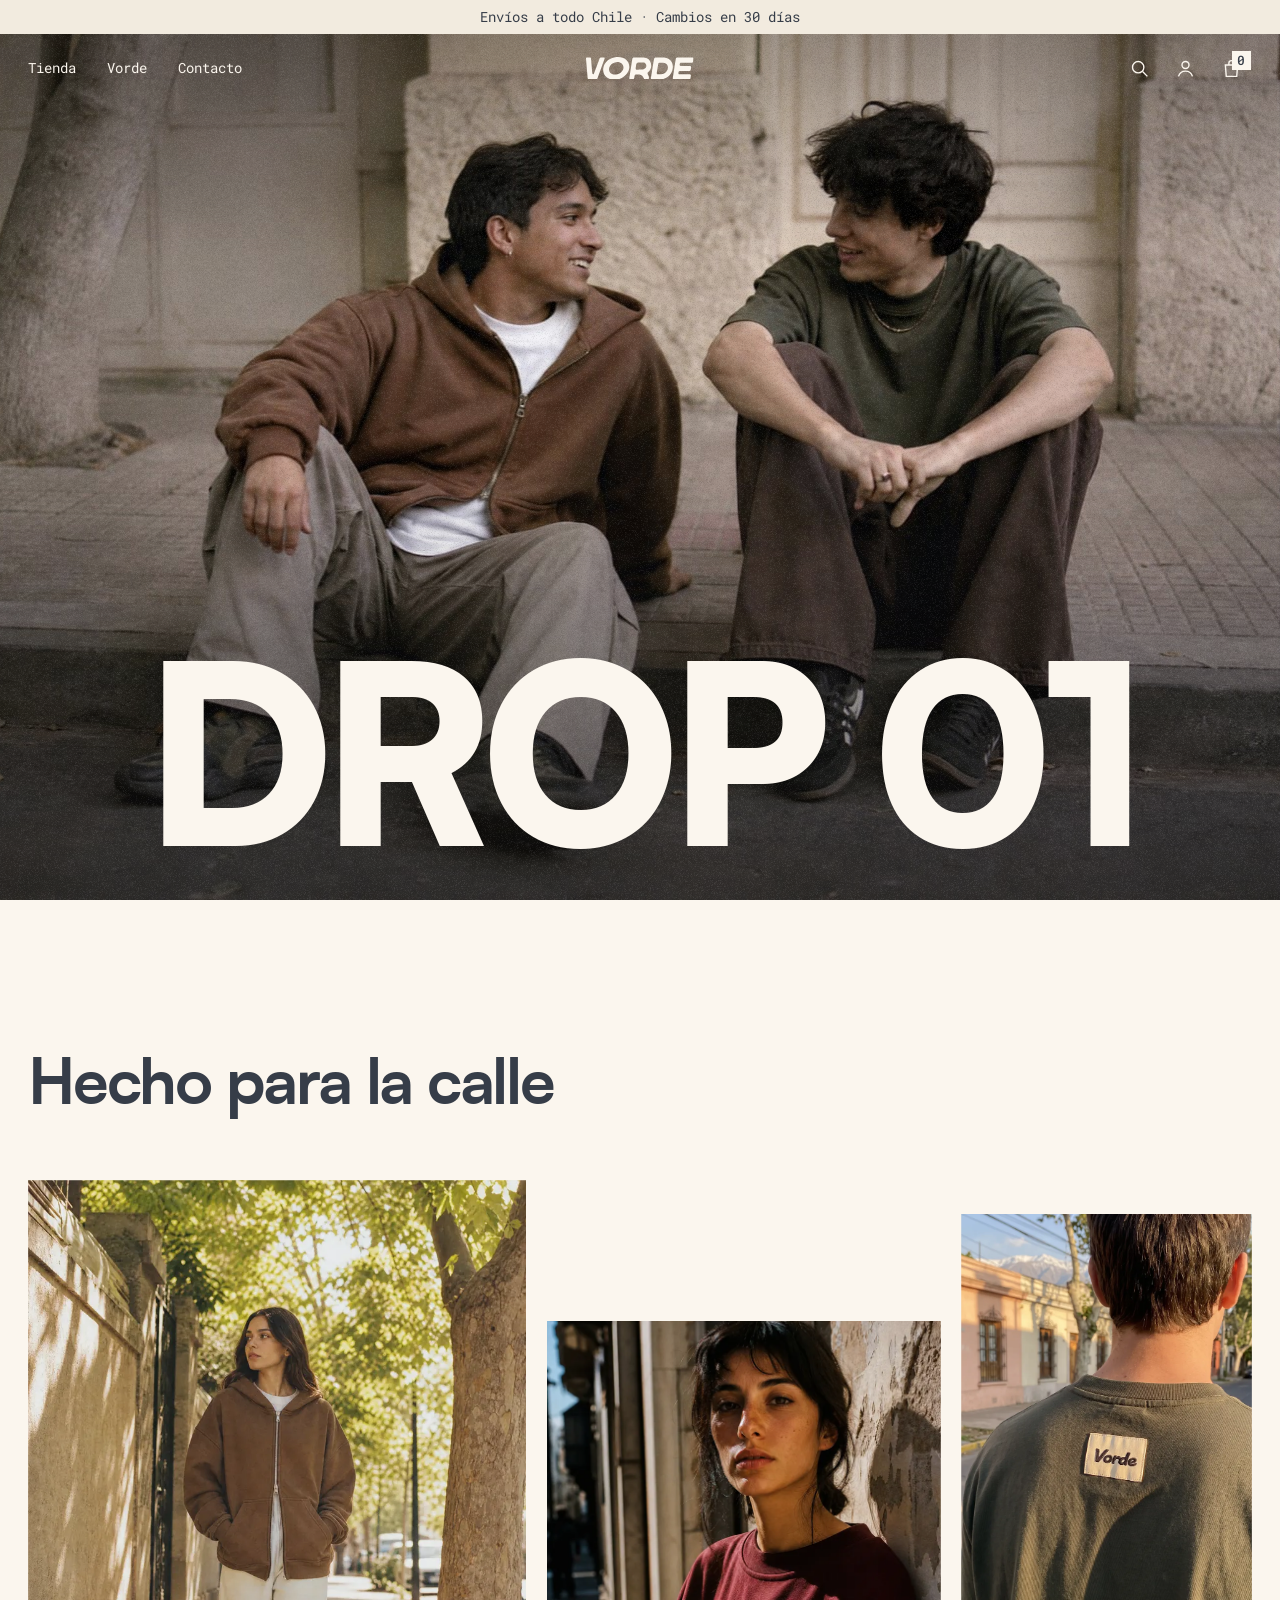
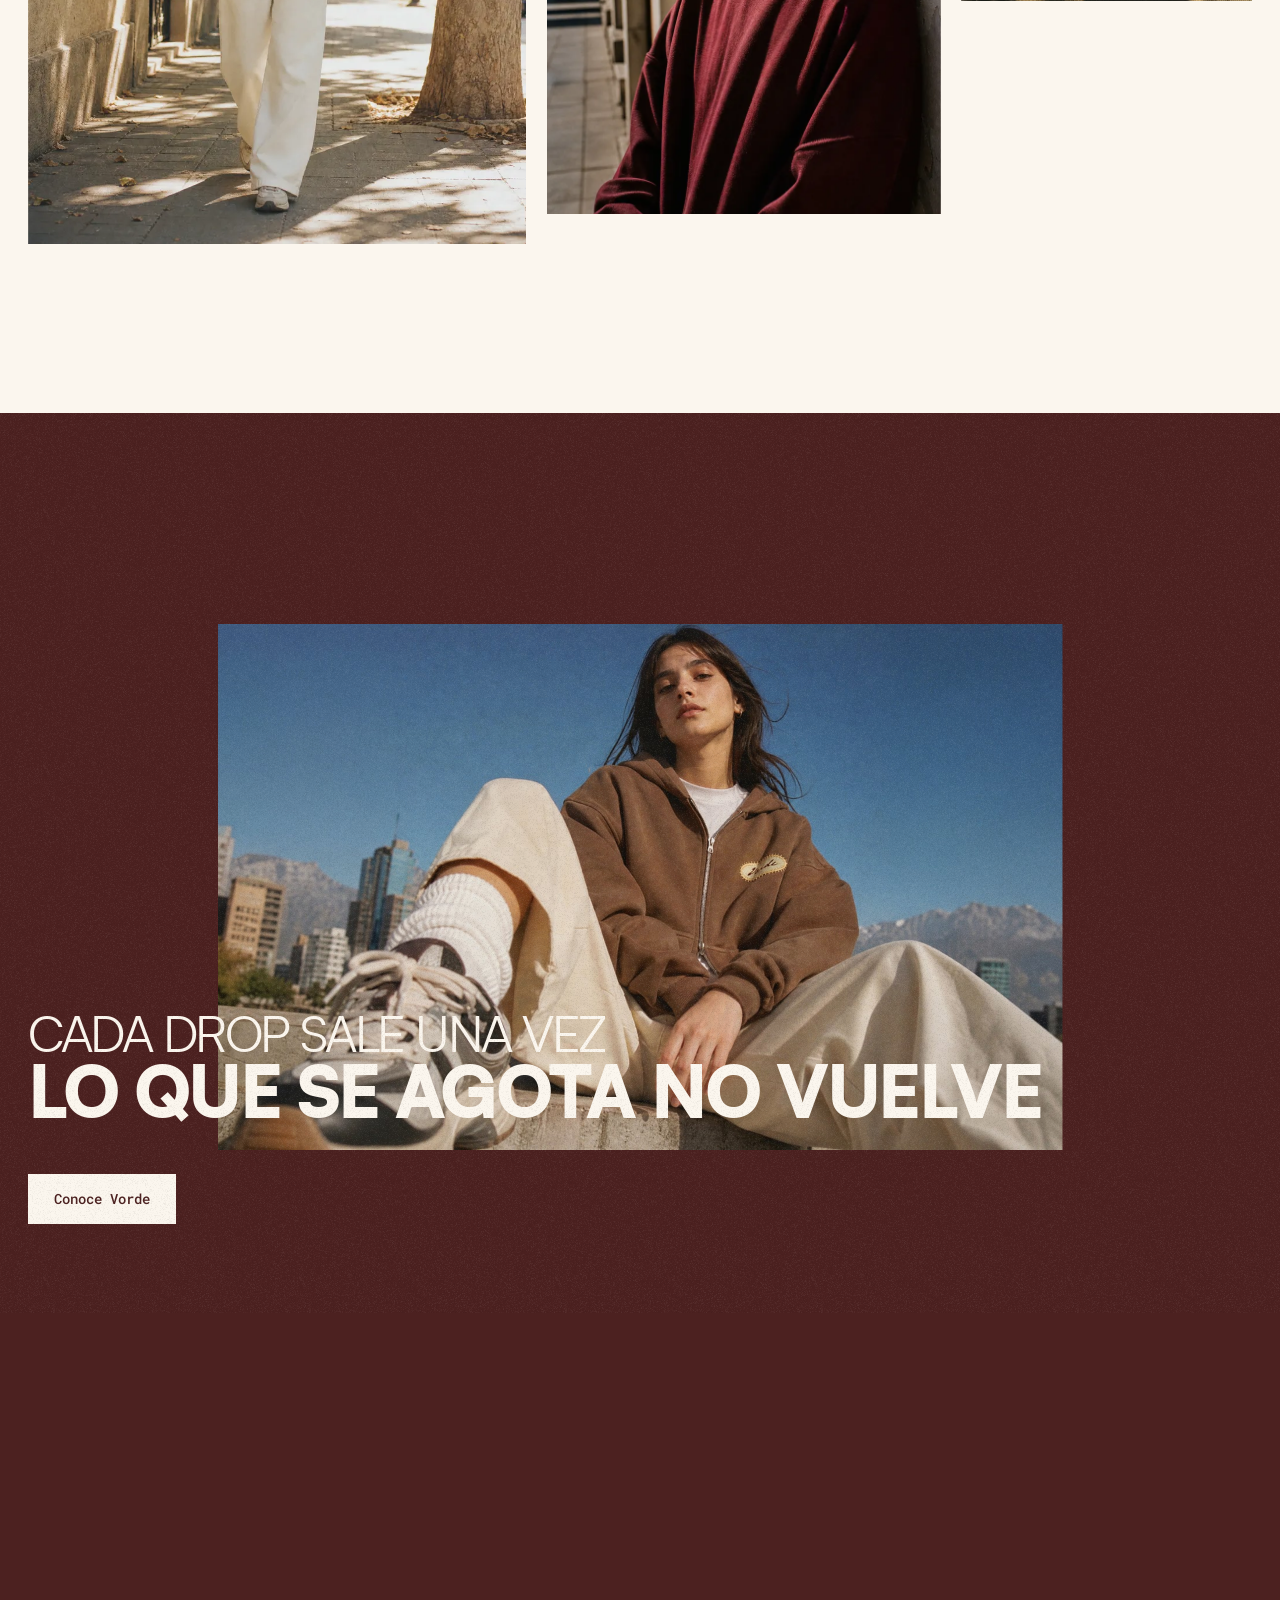
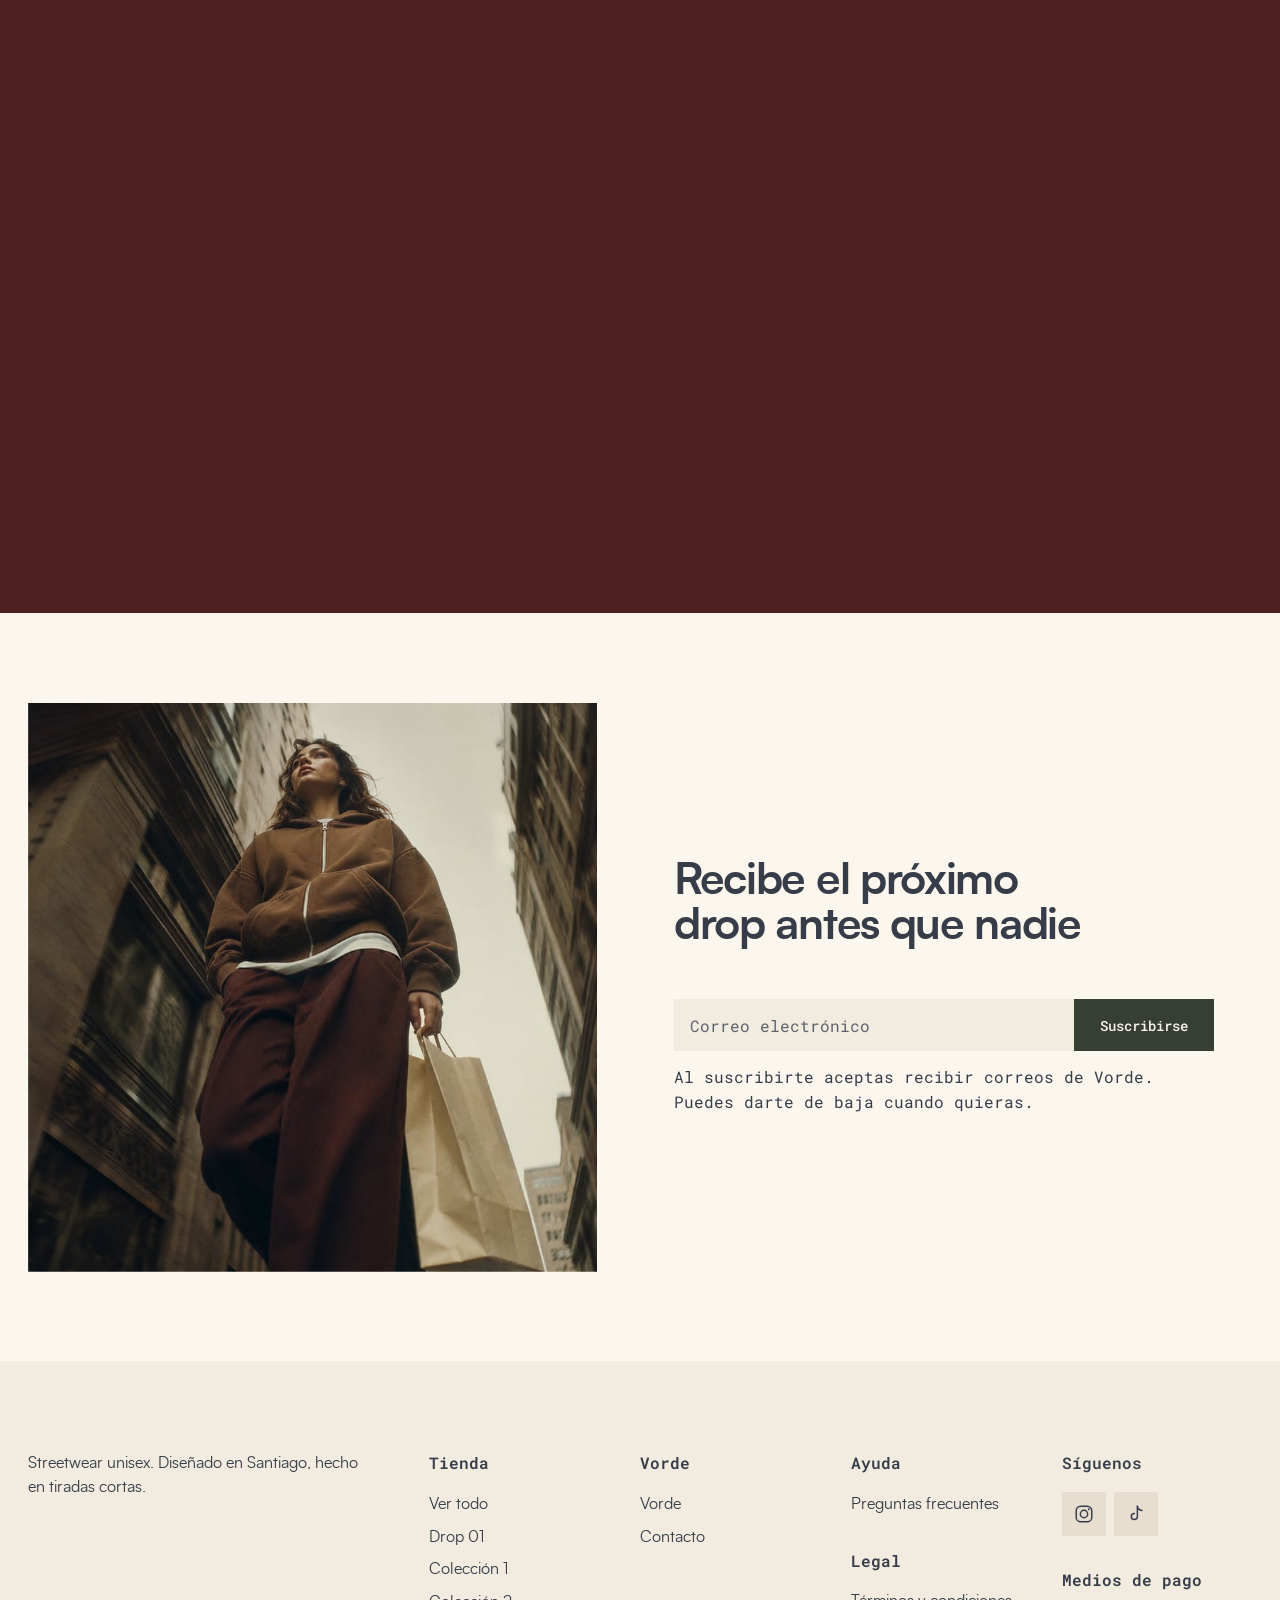
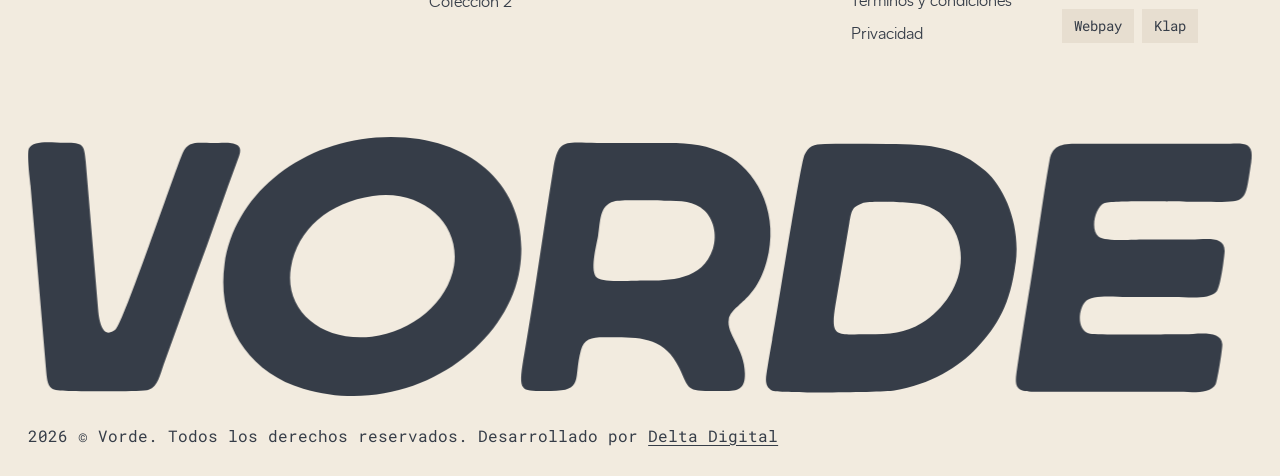
==== index.html @ cc834791 "Add files via upload" ====
<!doctype html>
<html lang="es">
<head>
  <meta charset="utf-8">
  <meta name="viewport" content="width=device-width, initial-scale=1, viewport-fit=cover">
  <title>Vorde | Streetwear unisex</title>
  <meta name="description" content="Streetwear unisex. Diseñado en Santiago, hecho en tiradas cortas.">
  <link rel="preload" href="assets/fonts/satoshi-black.woff2" as="font" type="font/woff2" crossorigin>
  <link rel="preload" href="assets/fonts/satoshi-bold.woff2" as="font" type="font/woff2" crossorigin>
  <link rel="preconnect" href="https://fonts.googleapis.com">
  <link rel="preconnect" href="https://fonts.gstatic.com" crossorigin>
  <link rel="stylesheet" href="https://fonts.googleapis.com/css2?family=Roboto+Mono:wght@400;500;600&display=swap">
  <link rel="stylesheet" href="assets/css/styles.css">
</head>
<body>
  <a class="skip" href="#contenido">Saltar al contenido</a>

  <svg width="0" height="0" class="sprite" aria-hidden="true" focusable="false">
    <symbol id="i-search" viewBox="0 0 24 24"><circle cx="10.5" cy="10.5" r="6.5" fill="none" stroke="currentColor" stroke-width="1.6"/><path d="M15.5 15.5 21 21" fill="none" stroke="currentColor" stroke-width="1.6"/></symbol>
    <symbol id="i-user" viewBox="0 0 24 24"><circle cx="12" cy="8" r="4" fill="none" stroke="currentColor" stroke-width="1.6"/><path d="M4 21c1.2-4 4.3-6 8-6s6.8 2 8 6" fill="none" stroke="currentColor" stroke-width="1.6"/></symbol>
    <symbol id="i-bag" viewBox="0 0 24 24"><path d="M5 8h14l-1 13H6L5 8Z" fill="none" stroke="currentColor" stroke-width="1.6"/><path d="M9 8V6a3 3 0 0 1 6 0v2" fill="none" stroke="currentColor" stroke-width="1.6"/></symbol>
    <symbol id="i-menu" viewBox="0 0 24 24"><path d="M3 8h18M3 16h18" fill="none" stroke="currentColor" stroke-width="1.6"/></symbol>
    <symbol id="i-instagram" viewBox="0 0 24 24"><rect x="3.5" y="3.5" width="17" height="17" rx="5" fill="none" stroke="currentColor" stroke-width="1.6"/><circle cx="12" cy="12" r="4" fill="none" stroke="currentColor" stroke-width="1.6"/><circle cx="17.2" cy="6.8" r="1.1" fill="currentColor"/></symbol>
    <symbol id="i-tiktok" viewBox="0 0 24 24"><path d="M13.5 3.5v11.2a3.3 3.3 0 1 1-3.3-3.3" fill="none" stroke="currentColor" stroke-width="1.6" stroke-linecap="round"/><path d="M13.5 3.5c.4 2.6 2.3 4.4 5 4.6" fill="none" stroke="currentColor" stroke-width="1.6" stroke-linecap="round"/></symbol>
    <symbol id="i-close" viewBox="0 0 24 24"><path d="M5 5l14 14M19 5 5 19" fill="none" stroke="currentColor" stroke-width="1.6"/></symbol>
    <symbol id="vorde-logo" viewBox="0 0 147.6 31.26"><g fill="currentColor" fill-rule="evenodd"><path d="M70.67,7.78c.92-.24,4.79-.09,6.06-.09,2.12,0,3.57.01,4.85,1.18,1.03.94,1.6,2.85,1.03,4.61-1.24,3.84-5.27,3.84-8.26,3.84-1.23,0-4.92.26-5.67-.31-.98-.75-.14-3.81.08-5.08.29-1.72.14-3.7,1.9-4.16h0ZM89.33,14.01c1.08-5.45-1.71-10.08-5.06-11.86-2.21-1.18-4.29-1.44-7.12-1.44-2.84,0-5.67,0-8.51,0-3.98,0-4.68-.62-5.3,3.25-1.17,7.28-2.22,14.98-3.46,22.09-.87,4.99-.55,4.57,3.18,4.58,4.05,0,2.69-1.47,3.63-4.91.37-1.34,1.22-1.56,2.78-1.56,3.8-.01,7.15-.3,9.07,3.66,1.4,2.88.59,2.85,5.72,2.82,1.66-.01,2.23-.48,2.21-2.12-.03-3.05-2.28-4.77-1.94-6.55.36-1.89,3.65-2.18,4.79-7.96Z"/><path d="M147.54,2.96c.41-2.65-1.21-2.14-3.41-2.14h-17.16c-2.08,0-3.4,0-3.76,2-.82,4.61-1.51,9.94-2.28,14.71-.56,3.42-1.07,6.59-1.57,9.97-.34,2.34-.59,3.26,2.03,3.24h17.02c1.73,0,4.18.35,4.84-.92.21-.41.83-4.24.8-4.82-.1-1.8-3.11-1.21-4.52-1.21-1.67,0-10.56.11-11.42-.05-1.66-.31-1.43-2.91-.64-3.82.82-.94,3.54-.61,5.09-.61,1.91,0,3.81,0,5.72,0,1.61,0,4.18.36,5.08-.67.48-.55.88-3.84.96-4.68.2-2.16-2.24-1.6-4.09-1.6-1.91,0-3.81,0-5.72,0-1.24,0-4.64.27-5.4-.37-1.02-.85-.4-3.49.67-4,.88-.42,9.56-.19,11.29-.19,6.14,0,5.63.67,6.48-4.84Z"/><path d="M100.65,7.97c.95-.33,6.26-.1,7.31.19,1.97.53,3.39,1.97,4.06,3.74,1.57,4.13-.79,8.38-4.22,10.54-1.99,1.25-3.84,1.35-6.5,1.36-3.73,0-4.55.54-3.93-3.4l1.69-10c.27-1.51.32-1.97,1.59-2.41h0ZM119.13,15.24c.6-4.56-1.28-9.05-3.63-11.13-3.24-2.87-6.37-3.27-11.83-3.28-2.51,0-5.03-.02-7.54,0-1.41,0-2,.31-2.48,1.33-.48,1.02-3.25,18.89-3.9,22.39-.18.99-.38,2.12-.55,3.18-.19,1.23-.47,2.35.52,2.84.78.39,13.31.23,14.77,0,4.28-.66,7.83-2.85,9.94-5.11,2.57-2.76,4.03-5.23,4.69-10.22Z"/><path d="M41.58,7.12c5.94-.89,10.6,3.36,9.8,8.42-.7,4.41-5.09,8-9.92,8.54-6.03.68-10.62-3.14-9.75-8.33.77-4.65,4.6-7.84,9.87-8.63h0ZM59.3,15.96C60.85,6.22,53.32-.78,41.95.07c-9.55.72-17.14,7.18-18.25,15.28-.95,6.97,2.69,12.98,9.49,15.01,12.42,3.71,24.57-4.71,26.11-14.4Z"/><path d="M25.46,2.29c.74-1.97-1.68-1.58-3.13-1.58-1.93,0-3.03-.32-3.69,1.26-1.13,2.69-7.14,20.45-8.06,21.23-1.56,1.32-1.99-.96-2.11-2.19L6.96,2.98c-.19-2.14-.33-2.29-2.63-2.28-1.24,0-3.71-.42-4.24.71-.28.6.13,3.58.21,4.46l1.9,22.52c.18,2.1.56,2.24,2.69,2.24,1.56,0,8.78.17,9.66-.13,1.12-.38,1.37-1.84,1.82-3.08l3.89-10.73c1.79-4.76,3.41-9.63,5.2-14.4Z"/></g></symbol>
  </svg>

  <!-- Barra de anuncio + header (transparente sobre el hero, sólido al hacer scroll) -->
  <div class="top" data-top>
    <p class="announce">Envíos a todo Chile · Cambios en 30 días</p>
    <header class="nav">
      <button class="nav__menu icon-btn" type="button" aria-label="Abrir menú" aria-expanded="false" aria-controls="menu-movil" data-menu-open>
        <svg><use href="#i-menu"/></svg>
      </button>
      <nav class="nav__links" aria-label="Principal">
        <a href="tienda.html">Tienda</a>
        <a href="vorde.html">Vorde</a>
        <a href="contacto.html">Contacto</a>
      </nav>
      <a class="nav__logo" href="index.html" aria-label="Vorde, inicio">
        <svg class="logo" viewBox="0 0 147.6 31.26" aria-hidden="true" focusable="false"><use href="#vorde-logo"/></svg>
      </a>
      <div class="nav__icons">
        <a class="icon-btn" href="#buscar" aria-label="Buscar"><svg><use href="#i-search"/></svg></a>
        <a class="icon-btn nav__account" href="#cuenta" aria-label="Cuenta"><svg><use href="#i-user"/></svg></a>
        <a class="icon-btn nav__cart" href="#carrito" aria-label="Carrito, 0 productos"><svg><use href="#i-bag"/></svg><span class="nav__count">0</span></a>
      </div>
    </header>
  </div>

  <!-- Menú en teléfono -->
  <div class="drawer" id="menu-movil" hidden data-menu>
    <button class="icon-btn drawer__close" type="button" aria-label="Cerrar menú" data-menu-close><svg><use href="#i-close"/></svg></button>
    <nav aria-label="Menú">
      <a href="tienda.html">Tienda</a>
      <a href="vorde.html">Vorde</a>
      <a href="contacto.html">Contacto</a>
    </nav>
  </div>

  <main id="contenido">

    <!-- 1 · Hero: imagen de fondo ahora; video del Drop 01 cuando llegue (ver data-video-src en main.js) -->
    <section class="hero" aria-label="Drop 01">
      <a class="hero__link" href="tienda.html">
        <div class="hero__media" data-hero-media data-video-src="">
          <picture>
            <source media="(max-width: 700px)" srcset="assets/img/hero-drop01-movil-600.jpg 600w, assets/img/hero-drop01-movil-855.jpg 855w, assets/img/hero-drop01-movil-1200.jpg 1200w" sizes="100vw">
            <img src="assets/img/hero-drop01-1600.jpg" srcset="assets/img/hero-drop01-1000.jpg 1000w, assets/img/hero-drop01-1600.jpg 1600w, assets/img/hero-drop01-2400.jpg 2400w, assets/img/hero-drop01-3200.jpg 3200w" sizes="100vw" width="2400" height="1357" alt="Dos amigos sentados en la vereda de una calle de Santiago, uno con polerón zip café y el otro con polera oliva y pantalón ancho café." fetchpriority="high">
          </picture>
        </div>
        <span class="hero__shade" aria-hidden="true"></span>
        <span class="hero__grain" aria-hidden="true"></span>
        <h1 class="hero__title" aria-label="DROP 01"><span style="--i:0" aria-hidden="true">D</span><span style="--i:1" aria-hidden="true">R</span><span style="--i:2" aria-hidden="true">O</span><span style="--i:3" aria-hidden="true">P</span><span class="sp" aria-hidden="true"> </span><span style="--i:4" aria-hidden="true">0</span><span style="--i:5" aria-hidden="true">1</span></h1>
      </a>
    </section>

    <!-- 2 · Editorial: universo Vorde (sin precio, tallas ni información de producto) -->
    <section class="editorial" aria-labelledby="editorial-title">
      <div class="container grid">
        <h2 class="h2 editorial__title" id="editorial-title" data-reveal>Hecho para la calle</h2>
        <figure class="ed ed--1" data-reveal="clip">
          <picture>
            <source type="image/webp" srcset="assets/img/lifestyle-exterior-800.webp 800w, assets/img/lifestyle-exterior-1200.webp 1200w" sizes="(max-width: 700px) 72vw, 40vw">
            <img src="assets/img/lifestyle-exterior-800.jpg" srcset="assets/img/lifestyle-exterior-800.jpg 800w, assets/img/lifestyle-exterior-1200.jpg 1200w" sizes="(max-width: 700px) 72vw, 40vw" width="1200" height="1600" loading="lazy" alt="Mujer caminando por una vereda arbolada de Santiago con polerón zip café y pantalón ancho crema.">
          </picture>
        </figure>
        <figure class="ed ed--2" data-reveal="clip" style="--d:120ms">
          <picture>
            <source type="image/webp" srcset="assets/img/lifestyle-estilismo-800.webp 800w, assets/img/lifestyle-estilismo-1200.webp 1200w" sizes="(max-width: 700px) 84vw, 32vw">
            <img src="assets/img/lifestyle-estilismo-800.jpg" srcset="assets/img/lifestyle-estilismo-800.jpg 800w, assets/img/lifestyle-estilismo-1200.jpg 1200w" sizes="(max-width: 700px) 84vw, 32vw" width="1200" height="1600" loading="lazy" alt="Retrato de una mujer apoyada en un muro de una calle de Santiago, con un polerón amplio burdeo.">
          </picture>
        </figure>
        <figure class="ed ed--3" data-reveal="clip" style="--d:240ms">
          <picture>
            <source type="image/webp" srcset="assets/img/lifestyle-detalle-800.webp 800w, assets/img/lifestyle-detalle-1200.webp 1200w" sizes="(max-width: 700px) 58vw, 24vw">
            <img src="assets/img/lifestyle-detalle-800.jpg" srcset="assets/img/lifestyle-detalle-800.jpg 800w, assets/img/lifestyle-detalle-1200.jpg 1200w" sizes="(max-width: 700px) 58vw, 24vw" width="1200" height="1607" loading="lazy" alt="Etiqueta tejida Vorde en la espalda de una polera oliva, con una calle de Santiago y la cordillera de fondo.">
          </picture>
        </figure>
      </div>
    </section>

    <!-- 3 · Frase de marca: primero el burdeo con la frase; la foto crece hasta llenar la pantalla.
         En escritorio la frase va sobre el cielo y el recorte de la chica queda por delante (el pelo roza el final de las líneas). -->
    <section class="band" aria-labelledby="band-title" data-band>
      <div class="band__sticky">
        <figure class="band__media">
          <picture>
            <source media="(max-width: 700px)" srcset="assets/img/frase-drop01-movil-600.jpg 600w, assets/img/frase-drop01-movil-855.jpg 855w" sizes="100vw">
            <img src="assets/img/frase-drop01-1600.jpg" srcset="assets/img/frase-drop01-1000.jpg 1000w, assets/img/frase-drop01-1600.jpg 1600w, assets/img/frase-drop01-2400.jpg 2400w" sizes="100vw" width="2400" height="1357" loading="lazy" alt="Una joven sentada en un muro de hormigón en Santiago, con polerón zip café, pantalón ancho crema y zapatillas en primer plano; atrás, edificios y la cordillera bajo un cielo azul.">
          </picture>
        </figure>
        <div class="container band__copy">
          <h2 class="band__title" id="band-title" data-reveal><span>Cada drop sale una vez</span> <span>Lo que se agota</span> <span>no vuelve</span></h2>
          <a class="btn btn--crema" href="vorde.html" data-reveal style="--d:140ms">Conoce Vorde</a>
        </div>
        <figure class="band__cut" aria-hidden="true">
          <img src="assets/img/frase-drop01-recorte-1600.webp" srcset="assets/img/frase-drop01-recorte-1000.webp 1000w, assets/img/frase-drop01-recorte-1600.webp 1600w, assets/img/frase-drop01-recorte-2400.webp 2400w" sizes="100vw" width="2400" height="1357" loading="lazy" alt="">
        </figure>
        <span class="band__grain" aria-hidden="true"></span>
      </div>
    </section>

    <!-- 4 · Newsletter (formulario de clientes de Shopify) -->
    <section class="news" aria-labelledby="news-title">
      <div class="news__wrap">
        <figure class="news__media" data-reveal="clip">
          <picture>
            <source media="(max-width: 700px)" srcset="assets/img/news-pareja-movil-600.jpg 600w, assets/img/news-pareja-movil-900.jpg 900w" sizes="100vw">
            <img src="assets/img/news-pareja-800.jpg" srcset="assets/img/news-pareja-800.jpg 800w, assets/img/news-pareja-1200.jpg 1200w" sizes="46vw" width="1200" height="1200" loading="lazy" alt="Vista desde abajo de una joven caminando entre edificios, con polerón zip café, pantalón ancho burdeo y una bolsa de papel en la mano.">
          </picture>
        </figure>
        <div class="news__body">
          <h2 class="h3 news__title" id="news-title" data-reveal>Recibe el próximo drop antes que nadie</h2>
          <form class="news__form" action="#" method="post" data-reveal style="--d:120ms" data-news>
            <div class="field">
              <label class="sr-only" for="news-email">Correo electrónico</label>
              <input id="news-email" name="contact[email]" type="email" autocomplete="email" placeholder="Correo electrónico" required>
              <button class="btn btn--oliva" type="submit">Suscribirse</button>
            </div>
            <p class="news__legal">Al suscribirte aceptas recibir correos de Vorde. Puedes darte de baja cuando quieras.</p>
          </form>
        </div>
      </div>
    </section>
  </main>

  <!-- Footer global -->
  <footer class="footer">
    <div class="container">
      <div class="footer__grid">
        <p class="footer__about" data-reveal>Streetwear unisex. Diseñado en Santiago, hecho en tiradas cortas.</p>
        <div data-reveal style="--d:60ms">
          <h3 class="footer__h">Tienda</h3>
          <ul><li><a href="tienda.html">Ver todo</a></li><li><a href="tienda.html#drop-01">Drop 01</a></li><li><a href="tienda.html#coleccion-1">Colección 1</a></li><li><a href="tienda.html#coleccion-2">Colección 2</a></li></ul>
        </div>
        <div data-reveal style="--d:120ms">
          <h3 class="footer__h">Vorde</h3>
          <ul><li><a href="vorde.html">Vorde</a></li><li><a href="contacto.html">Contacto</a></li></ul>
        </div>
        <div data-reveal style="--d:180ms">
          <h3 class="footer__h">Ayuda</h3>
          <ul><li><a href="#preguntas-frecuentes">Preguntas frecuentes</a></li></ul>
          <h3 class="footer__h footer__h--gap">Legal</h3>
          <ul><li><a href="legal.html#terminos">Términos y condiciones</a></li><li><a href="legal.html#privacidad">Privacidad</a></li></ul>
        </div>
        <div data-reveal style="--d:240ms">
          <h3 class="footer__h">Síguenos</h3>
          <ul class="social"><li><a class="social__link" href="#instagram" aria-label="Instagram"><svg aria-hidden="true"><use href="#i-instagram"/></svg></a></li><li><a class="social__link" href="#tiktok" aria-label="TikTok"><svg aria-hidden="true"><use href="#i-tiktok"/></svg></a></li></ul>
          <h3 class="footer__h footer__h--gap">Medios de pago</h3>
          <ul class="chips"><li><span class="chip">Webpay</span></li><li><span class="chip">Klap</span></li></ul>
        </div>
      </div>
      <svg class="footer__logo" viewBox="0 0 147.6 31.26" role="img" aria-label="Vorde" data-reveal="letters"><g fill="currentColor" fill-rule="evenodd"><path style="--i:0" d="M25.46,2.29c.74-1.97-1.68-1.58-3.13-1.58-1.93,0-3.03-.32-3.69,1.26-1.13,2.69-7.14,20.45-8.06,21.23-1.56,1.32-1.99-.96-2.11-2.19L6.96,2.98c-.19-2.14-.33-2.29-2.63-2.28-1.24,0-3.71-.42-4.24.71-.28.6.13,3.58.21,4.46l1.9,22.52c.18,2.1.56,2.24,2.69,2.24,1.56,0,8.78.17,9.66-.13,1.12-.38,1.37-1.84,1.82-3.08l3.89-10.73c1.79-4.76,3.41-9.63,5.2-14.4Z"/><path style="--i:1" d="M41.58,7.12c5.94-.89,10.6,3.36,9.8,8.42-.7,4.41-5.09,8-9.92,8.54-6.03.68-10.62-3.14-9.75-8.33.77-4.65,4.6-7.84,9.87-8.63h0ZM59.3,15.96C60.85,6.22,53.32-.78,41.95.07c-9.55.72-17.14,7.18-18.25,15.28-.95,6.97,2.69,12.98,9.49,15.01,12.42,3.71,24.57-4.71,26.11-14.4Z"/><path style="--i:2" d="M70.67,7.78c.92-.24,4.79-.09,6.06-.09,2.12,0,3.57.01,4.85,1.18,1.03.94,1.6,2.85,1.03,4.61-1.24,3.84-5.27,3.84-8.26,3.84-1.23,0-4.92.26-5.67-.31-.98-.75-.14-3.81.08-5.08.29-1.72.14-3.7,1.9-4.16h0ZM89.33,14.01c1.08-5.45-1.71-10.08-5.06-11.86-2.21-1.18-4.29-1.44-7.12-1.44-2.84,0-5.67,0-8.51,0-3.98,0-4.68-.62-5.3,3.25-1.17,7.28-2.22,14.98-3.46,22.09-.87,4.99-.55,4.57,3.18,4.58,4.05,0,2.69-1.47,3.63-4.91.37-1.34,1.22-1.56,2.78-1.56,3.8-.01,7.15-.3,9.07,3.66,1.4,2.88.59,2.85,5.72,2.82,1.66-.01,2.23-.48,2.21-2.12-.03-3.05-2.28-4.77-1.94-6.55.36-1.89,3.65-2.18,4.79-7.96Z"/><path style="--i:3" d="M100.65,7.97c.95-.33,6.26-.1,7.31.19,1.97.53,3.39,1.97,4.06,3.74,1.57,4.13-.79,8.38-4.22,10.54-1.99,1.25-3.84,1.35-6.5,1.36-3.73,0-4.55.54-3.93-3.4l1.69-10c.27-1.51.32-1.97,1.59-2.41h0ZM119.13,15.24c.6-4.56-1.28-9.05-3.63-11.13-3.24-2.87-6.37-3.27-11.83-3.28-2.51,0-5.03-.02-7.54,0-1.41,0-2,.31-2.48,1.33-.48,1.02-3.25,18.89-3.9,22.39-.18.99-.38,2.12-.55,3.18-.19,1.23-.47,2.35.52,2.84.78.39,13.31.23,14.77,0,4.28-.66,7.83-2.85,9.94-5.11,2.57-2.76,4.03-5.23,4.69-10.22Z"/><path style="--i:4" d="M147.54,2.96c.41-2.65-1.21-2.14-3.41-2.14h-17.16c-2.08,0-3.4,0-3.76,2-.82,4.61-1.51,9.94-2.28,14.71-.56,3.42-1.07,6.59-1.57,9.97-.34,2.34-.59,3.26,2.03,3.24h17.02c1.73,0,4.18.35,4.84-.92.21-.41.83-4.24.8-4.82-.1-1.8-3.11-1.21-4.52-1.21-1.67,0-10.56.11-11.42-.05-1.66-.31-1.43-2.91-.64-3.82.82-.94,3.54-.61,5.09-.61,1.91,0,3.81,0,5.72,0,1.61,0,4.18.36,5.08-.67.48-.55.88-3.84.96-4.68.2-2.16-2.24-1.6-4.09-1.6-1.91,0-3.81,0-5.72,0-1.24,0-4.64.27-5.4-.37-1.02-.85-.4-3.49.67-4,.88-.42,9.56-.19,11.29-.19,6.14,0,5.63.67,6.48-4.84Z"/></g></svg>
      <p class="footer__legal">2026 © Vorde. Todos los derechos reservados. Desarrollado por <a href="https://deltadigital.cl" target="_blank" rel="noopener">Delta Digital</a></p>
    </div>
  </footer>

  <script src="assets/js/lenis.min.js" defer></script>
  <script src="assets/js/main.js" defer></script>
</body>
</html>
---- assets/css/styles.css ----
@font-face{font-family:Satoshi;src:url(../fonts/satoshi-regular.woff2) format("woff2");font-weight:400;font-display:swap}@font-face{font-family:Satoshi;src:url(../fonts/satoshi-medium.woff2) format("woff2");font-weight:500;font-display:swap}@font-face{font-family:Satoshi;src:url(../fonts/satoshi-bold.woff2) format("woff2");font-weight:700;font-display:swap}@font-face{font-family:Satoshi;src:url(../fonts/satoshi-black.woff2) format("woff2");font-weight:900;font-display:swap}:root{--crema: #FBF6EE;--tinta: #363D48;--tierra: #3F3024;--oliva: #373F35;--burdeo: #4C2120;--papel: #F2EBDF;--papel-2: #E7DED0;--etiqueta: #FFFDF8;--oliva-hover: #262C25;--suave: #5D626A;--f-display: "Satoshi", "Helvetica Neue", Arial, sans-serif;--f-mono: "Roboto Mono", ui-monospace, "SFMono-Regular", Menlo, Consolas, monospace;--fs-drop: min(19.5vw, 330px);--fs-h2: clamp(40px, 5vw, 76px);--fs-h3: clamp(28px, 3.4vw, 52px);--fs-body: 16px;--fs-small: 14px;--fs-micro: 16px;--m: clamp(16px, 2.2vw, 32px);--gutter: clamp(12px, 1.6vw, 24px);--section: clamp(104px, 12vw, 200px);--bar-h: 34px;--nav-h: 68px;--ease: cubic-bezier(.2, .7, .1, 1);--ease-io: cubic-bezier(.65, 0, .35, 1)}*,*:before,*:after{box-sizing:border-box}html{-webkit-text-size-adjust:100%}body{margin:0;background:var(--crema);color:var(--tinta);font-family:var(--f-display);font-size:var(--fs-body);line-height:1.55;-webkit-font-smoothing:antialiased;text-rendering:optimizeLegibility}img{display:block;max-width:100%;height:auto}a{color:inherit;text-decoration:none}h1,h2,h3,p,figure,dl,dd,ul{margin:0}ul{padding:0;list-style:none}button{font:inherit;color:inherit}::selection{background:var(--oliva);color:var(--crema)}:focus-visible{outline:2px solid currentColor;outline-offset:3px}html.lenis,html.lenis body{height:auto}.lenis.lenis-smooth{scroll-behavior:auto!important}.lenis.lenis-smooth [data-lenis-prevent]{overscroll-behavior:contain}.lenis.lenis-stopped{overflow:hidden}.sprite{position:absolute}.sr-only{position:absolute;width:1px;height:1px;overflow:hidden;clip:rect(0 0 0 0);white-space:nowrap}.skip{position:fixed;left:var(--m);top:8px;z-index:100;background:var(--oliva);color:var(--crema);font-family:var(--f-mono);font-size:var(--fs-small);padding:10px 14px;transform:translateY(-150%);transition:transform .2s var(--ease)}.skip:focus{transform:none}.container{padding-left:max(var(--m),env(safe-area-inset-left,0px));padding-right:max(var(--m),env(safe-area-inset-right,0px))}.grid{display:grid;grid-template-columns:repeat(12,minmax(0,1fr));column-gap:var(--gutter)}.h2{font-weight:700;font-size:var(--fs-h2);line-height:.98;letter-spacing:-.035em;text-wrap:balance}.h3{font-weight:700;font-size:var(--fs-h3);line-height:1.02;letter-spacing:-.03em;text-wrap:balance}.btn{display:inline-flex;align-items:center;justify-content:center;min-height:50px;padding:0 26px;border:0;cursor:pointer;font-family:var(--f-mono);font-weight:500;font-size:var(--fs-small);letter-spacing:0;transition:background-color .25s var(--ease),color .25s var(--ease),transform .15s var(--ease)}.btn:active{transform:translateY(1px)}.btn--oliva{background:var(--oliva);color:var(--crema)}.btn--oliva:hover{background:var(--oliva-hover)}.btn--crema{background:var(--crema);color:var(--burdeo)}.btn--crema:hover{background:var(--papel-2)}.top{position:fixed;inset:0 0 auto;z-index:50;padding-top:env(safe-area-inset-top,0px)}.announce{height:var(--bar-h);display:flex;align-items:center;justify-content:center;background:var(--papel);color:var(--tinta);font-family:var(--f-mono);font-size:var(--fs-small);line-height:1;padding-inline:var(--m);text-align:center}.nav{height:var(--nav-h);display:grid;grid-template-columns:1fr auto 1fr;align-items:center;padding-left:max(var(--m),env(safe-area-inset-left,0px));padding-right:max(var(--m),env(safe-area-inset-right,0px));color:var(--crema);background-color:transparent;transition:background-color .4s var(--ease),color .4s var(--ease)}.top.is-solid .nav{background-color:var(--crema);color:var(--tinta)}.nav__links{display:flex;gap:clamp(20px,2.4vw,36px);font-family:var(--f-mono);font-size:var(--fs-small)}.nav__links a{position:relative;padding-block:6px}.nav__links a:after{content:"";position:absolute;left:0;right:0;bottom:2px;height:1.5px;background:currentColor;transform:scaleX(0);transform-origin:left;transition:transform .35s var(--ease)}.nav__links a:hover:after,.nav__links a:focus-visible:after{transform:scaleX(1)}.nav__logo{position:relative;display:block;width:clamp(96px,8.4vw,128px)}.nav__logo .logo{display:block;width:100%;height:auto;aspect-ratio:147.6 / 31.26}.nav__icons{justify-self:end;display:flex;align-items:center;gap:6px}.icon-btn{display:inline-grid;place-items:center;width:40px;height:40px;background:none;border:0;padding:0;cursor:pointer;position:relative;transition:opacity .2s}.icon-btn:hover{opacity:.65}.icon-btn svg{width:21px;height:21px}.nav__count{position:absolute;top:3px;right:1px;min-width:19px;height:19px;padding:0 4px;display:grid;place-items:center;background:var(--crema);color:var(--tinta);font-family:var(--f-mono);font-size:13px;line-height:1;font-weight:500;transition:background-color .4s var(--ease),color .4s var(--ease)}.top.is-solid .nav__count{background:var(--tinta);color:var(--crema)}.nav__menu{display:none}.drawer{position:fixed;inset:0;z-index:60;background:var(--crema);color:var(--tinta);padding:calc(env(safe-area-inset-top,0px) + 96px) max(var(--m),env(safe-area-inset-right,0px)) 40px max(var(--m),env(safe-area-inset-left,0px))}.drawer nav{display:grid;gap:10px}.drawer nav a{font-weight:700;font-size:var(--fs-h2);line-height:1.05;letter-spacing:-.03em}.drawer__close{position:absolute;top:calc(env(safe-area-inset-top,0px) + var(--bar-h) + 14px);left:max(calc(var(--m) - 10px),env(safe-area-inset-left,0px))}.drawer:not([hidden]) nav a{animation:rise .6s var(--ease) both}.drawer:not([hidden]) nav a:nth-child(2){animation-delay:60ms}.drawer:not([hidden]) nav a:nth-child(3){animation-delay:.12s}.hero{--p: 0;position:sticky;top:0;z-index:0;height:100svh;min-height:560px;overflow:hidden;background:var(--tinta)}main>section:not(.hero),.footer{position:relative;z-index:1}.hero.is-covered{visibility:hidden}.hero.is-covered .hero__grain{animation-play-state:paused}.editorial,.news{background:var(--crema)}.hero__link{display:block;height:100%;color:var(--crema)}.hero__link:focus-visible{outline-offset:-6px}.hero__media{position:absolute;inset:0}.hero__media img,.hero__media video{width:100%;height:100%;object-fit:cover;object-position:50% 45%}.hero__media img{animation:settle 2.6s var(--ease) both;transition:transform 1.2s var(--ease)}.hero__link:hover .hero__media img{transform:scale(1.015)}.hero:before,.hero:after{content:"";position:absolute;left:0;right:0;z-index:1;pointer-events:none}.hero:before{top:0;height:28%;background:linear-gradient(to bottom,#1614126b,#16141200)}.hero:after{bottom:0;height:46%;background:linear-gradient(to top,#1614128c,#16141200)}.hero__title{opacity:calc(1 - var(--p) * 1.6);transform:translate3d(0,calc(var(--p) * -6vh),0);position:absolute;z-index:3;left:0;right:0;bottom:clamp(18px,2.6vw,40px);display:flex;justify-content:center;font-weight:900;font-size:var(--fs-drop);line-height:.76;letter-spacing:-.05em;white-space:nowrap}.hero__shade{position:absolute;inset:0;z-index:1;background:#161412;opacity:calc(var(--p) * .55);pointer-events:none}.hero__grain,.band__grain{position:absolute;inset:-64px;z-index:2;pointer-events:none;opacity:var(--grain, .12);background:url(../img/grano.png) 0 0 / 256px 256px repeat;will-change:transform;contain:strict;animation:grain .9s steps(6) infinite}.hero__grain{--grain: .096}.band__grain{z-index:4;--grain: .072}.band:not(.is-visible) .band__grain{animation-play-state:paused}@keyframes grain{0%{transform:translateZ(0)}17%{transform:translate3d(-36px,24px,0)}33%{transform:translate3d(28px,-44px,0)}50%{transform:translate3d(-52px,-18px,0)}67%{transform:translate3d(44px,36px,0)}83%{transform:translate3d(-18px,52px,0)}to{transform:translateZ(0)}}.hero__title span{display:inline-block;animation:rise 1.1s var(--ease) both;animation-delay:calc(var(--i, 0) * 70ms + .35s)}.hero__title .sp{width:.22em;animation:none}.editorial{padding-block:var(--section) calc(var(--section) * 1.1)}.editorial__title{grid-column:1 / 9;margin-bottom:clamp(40px,5vw,80px)}.ed{overflow:hidden;background:var(--papel)}.ed img{width:100%;height:100%;object-fit:cover;transition:transform 1.2s var(--ease)}.ed:hover img{transform:scale(1.03)}.ed--1{grid-column:1 / 6;aspect-ratio:3 / 4}.ed--2{grid-column:6 / 10;aspect-ratio:4 / 5;margin-top:clamp(80px,11vw,180px)}.ed--3{grid-column:10 / 13;aspect-ratio:3 / 4;margin-top:clamp(20px,2.6vw,44px)}.band{--s: 1;--o: 1;--v: 1;background:var(--burdeo);color:var(--crema);height:100svh;min-height:600px}html.js .band{height:300svh}html.js .band+.news{margin-top:-100svh}.band__sticky{position:sticky;top:0;height:100svh;min-height:600px;overflow:hidden;display:flex;align-items:flex-start}.band__media,.band__cut{position:absolute;inset:calc(var(--bar-h) + var(--nav-h) + env(safe-area-inset-top,0px)) 0 0 0;transform-origin:50% 45%;transform:scale(var(--s));opacity:var(--o);will-change:transform,opacity}.band__media img,.band__cut img{width:100%;height:100%;object-fit:cover;object-position:50% 0%}.band__cut{z-index:3;pointer-events:none}.band__sticky:after{display:none;content:"";position:absolute;inset:auto 0 0;z-index:1;height:60%;pointer-events:none;opacity:var(--v);background:linear-gradient(to top,#1614129e,#16141200)}.band__copy{position:relative;z-index:2;width:100%;padding-top:calc(var(--bar-h) + var(--nav-h) + 3.4vw)}.band__title{font-weight:900;font-size:5.2vw;line-height:.92;letter-spacing:-.035em;text-transform:uppercase}.band__title span{display:block}.band__title span:first-child{font-weight:400}.band__title span:first-child{font-size:min(45px,5.2vw)}.band__title span:first-child{display:inline;white-space:nowrap}.band__title{padding-top:calc(5.2vw * .92)}.band .btn{margin-top:3vw}.news__wrap{display:grid;grid-template-columns:minmax(0,5fr) minmax(0,6fr);align-items:center;padding-block:clamp(56px,7vw,120px);padding-left:max(var(--m),env(safe-area-inset-left,0px))}.news__media{overflow:hidden;background:var(--papel);aspect-ratio:1 / 1}.news__media img{width:100%;height:100%;object-fit:cover;object-position:50% 50%}.news__body{display:flex;flex-direction:column;justify-content:center;padding-block:32px;padding-left:clamp(32px,6vw,112px);padding-right:max(var(--m),env(safe-area-inset-right,0px))}.news__title{max-width:15ch}.news__form{margin-top:clamp(32px,4vw,56px);max-width:540px}.field{display:flex;gap:0}.field input{flex:1;min-width:0;height:52px;border:0;border-radius:0;padding:0 16px;background:var(--papel);color:var(--tinta);font-family:var(--f-mono);font-size:var(--fs-body);transition:background-color .25s var(--ease)}.field input::placeholder{color:var(--suave);opacity:1}.field input:hover{background:var(--papel-2)}.field input:focus-visible{outline:2px solid var(--oliva);outline-offset:0;background:var(--etiqueta)}.field .btn{min-height:52px}.news__legal{margin-top:14px;font-family:var(--f-mono);font-size:var(--fs-micro);line-height:1.55;color:var(--tinta);max-width:52ch}.footer{--footer-gap: clamp(64px, 7vw, 112px);background:var(--papel);padding-top:var(--footer-gap);padding-bottom:calc(28px + env(safe-area-inset-bottom,0px))}.footer__grid{display:grid;grid-template-columns:minmax(0,4fr) repeat(4,minmax(0,2fr));gap:40px var(--gutter)}.footer__about{max-width:30ch;font-size:var(--fs-body);line-height:1.5}.footer__h{font-family:var(--f-mono);font-weight:600;font-size:var(--fs-body);color:var(--tinta);margin-bottom:16px}.footer__h--gap{margin-top:32px}.footer ul{display:grid;gap:8px;font-size:var(--fs-body)}.footer ul a{transition:color .2s}.footer ul a:hover{color:var(--oliva);text-decoration:underline;text-underline-offset:4px}.footer .chips,.footer .social{display:flex;gap:8px}.social__link{display:inline-grid;place-items:center;width:44px;height:44px;background:var(--papel-2);transition:background-color .2s,color .2s}.social__link svg{width:22px;height:22px}.footer .social__link:hover,.footer .social__link:focus-visible{background:var(--oliva);color:var(--crema)}.chip{display:inline-flex;align-items:center;min-height:34px;padding:0 12px;background:var(--papel-2);font-family:var(--f-mono);font-size:var(--fs-small)}a.chip{transition:background-color .2s,color .2s}.footer a.chip:hover{background:var(--oliva);color:var(--crema);text-decoration:none}.footer__logo{display:block;width:100%;height:auto;aspect-ratio:147.6 / 31.26;color:var(--tinta);margin-top:var(--footer-gap)}.footer__legal{margin-top:28px;font-family:var(--f-mono);font-size:var(--fs-micro);color:var(--tinta)}.footer__legal a{text-decoration:underline;text-underline-offset:3px;transition:color .2s}.footer__legal a:hover{color:var(--oliva)}@keyframes rise{0%{opacity:0;transform:translateY(32%)}to{opacity:1;transform:none}}@keyframes settle{0%{transform:scale(1.08)}to{transform:scale(1)}}html.js [data-reveal]{transition:opacity .8s var(--ease),transform .8s var(--ease),clip-path .9s var(--ease);transition-delay:var(--d, 0ms)}html.js [data-reveal]:not(.is-in){opacity:0;transform:translateY(26px)}html.js [data-reveal=clip]:not(.is-in){opacity:1;transform:none;clip-path:inset(100% 0 0 0)}html.js [data-reveal=clip].is-in{clip-path:inset(0 0 0 0)}html.js [data-reveal=clip] img{transition:transform 1.6s var(--ease)}html.js [data-reveal=clip]:not(.is-in) img{transform:scale(1.12)}html.js [data-reveal=letters]:not(.is-in){opacity:1;transform:none}.footer__logo path{transform-box:fill-box}html.js .footer__logo:not(.is-in) path{opacity:0}html.js .footer__logo.is-in path{animation:rise 1.1s var(--ease) both;animation-delay:calc(var(--i, 0) * 70ms + .1s)}@media (prefers-reduced-motion: reduce){*,*:before,*:after{animation-duration:.01ms!important;animation-delay:0ms!important;transition-duration:.01ms!important;transition-delay:0ms!important}html.js [data-reveal]:not(.is-in){opacity:1;transform:none;clip-path:none}html.js .footer__logo:not(.is-in) path{opacity:1}.hero__title{transform:none}.hero__grain,.band__grain{animation:none}html.js .band{height:100svh}html.js .band+.news{margin-top:0}}@media (max-width: 900px){.footer__grid{grid-template-columns:repeat(2,minmax(0,1fr))}.footer__about{grid-column:1 / -1}}@media (max-width: 700px){:root{--nav-h: 58px;--bar-h: 32px}.nav{grid-template-columns:1fr auto 1fr}.nav__menu{display:inline-grid;margin-left:-10px}.nav__links,.nav__account{display:none}.nav__logo{width:92px}.nav__icons{margin-right:-8px;gap:0}.hero__title{font-size:21vw;bottom:22px}.hero__media img{object-position:50% 50%}.editorial__title{grid-column:1 / -1;margin-bottom:40px}.ed--1,.ed--2,.ed--3{grid-column:1 / -1;margin-top:0}.ed--1{width:72%}.ed--2{width:84%;justify-self:end;margin-top:56px}.ed--3{width:58%;margin-top:56px}.news__wrap{grid-template-columns:1fr;min-height:0;padding-right:max(var(--m),env(safe-area-inset-right,0px))}.news__media{aspect-ratio:4 / 3}.news__body{padding:48px 0 16px}.field{flex-direction:column;gap:8px}.field input{flex:none}.field .btn{width:100%}}@media (max-aspect-ratio: 3/2){.band__sticky{align-items:flex-end}.band__sticky:after{display:block}.band__cut{display:none}.band__copy{padding-top:0;padding-bottom:clamp(48px,7vw,104px)}.band__title{font-size:min(9.6vw,72px)}.band__title span{display:inline}.band__title{padding-top:0}.band__title span:first-child{font-size:.7em;white-space:nowrap}.band__title span:nth-child(2):before{content:"\a";white-space:pre}.band .btn{margin-top:clamp(28px,4vw,44px)}.band__media{transform-origin:50% 40%}}
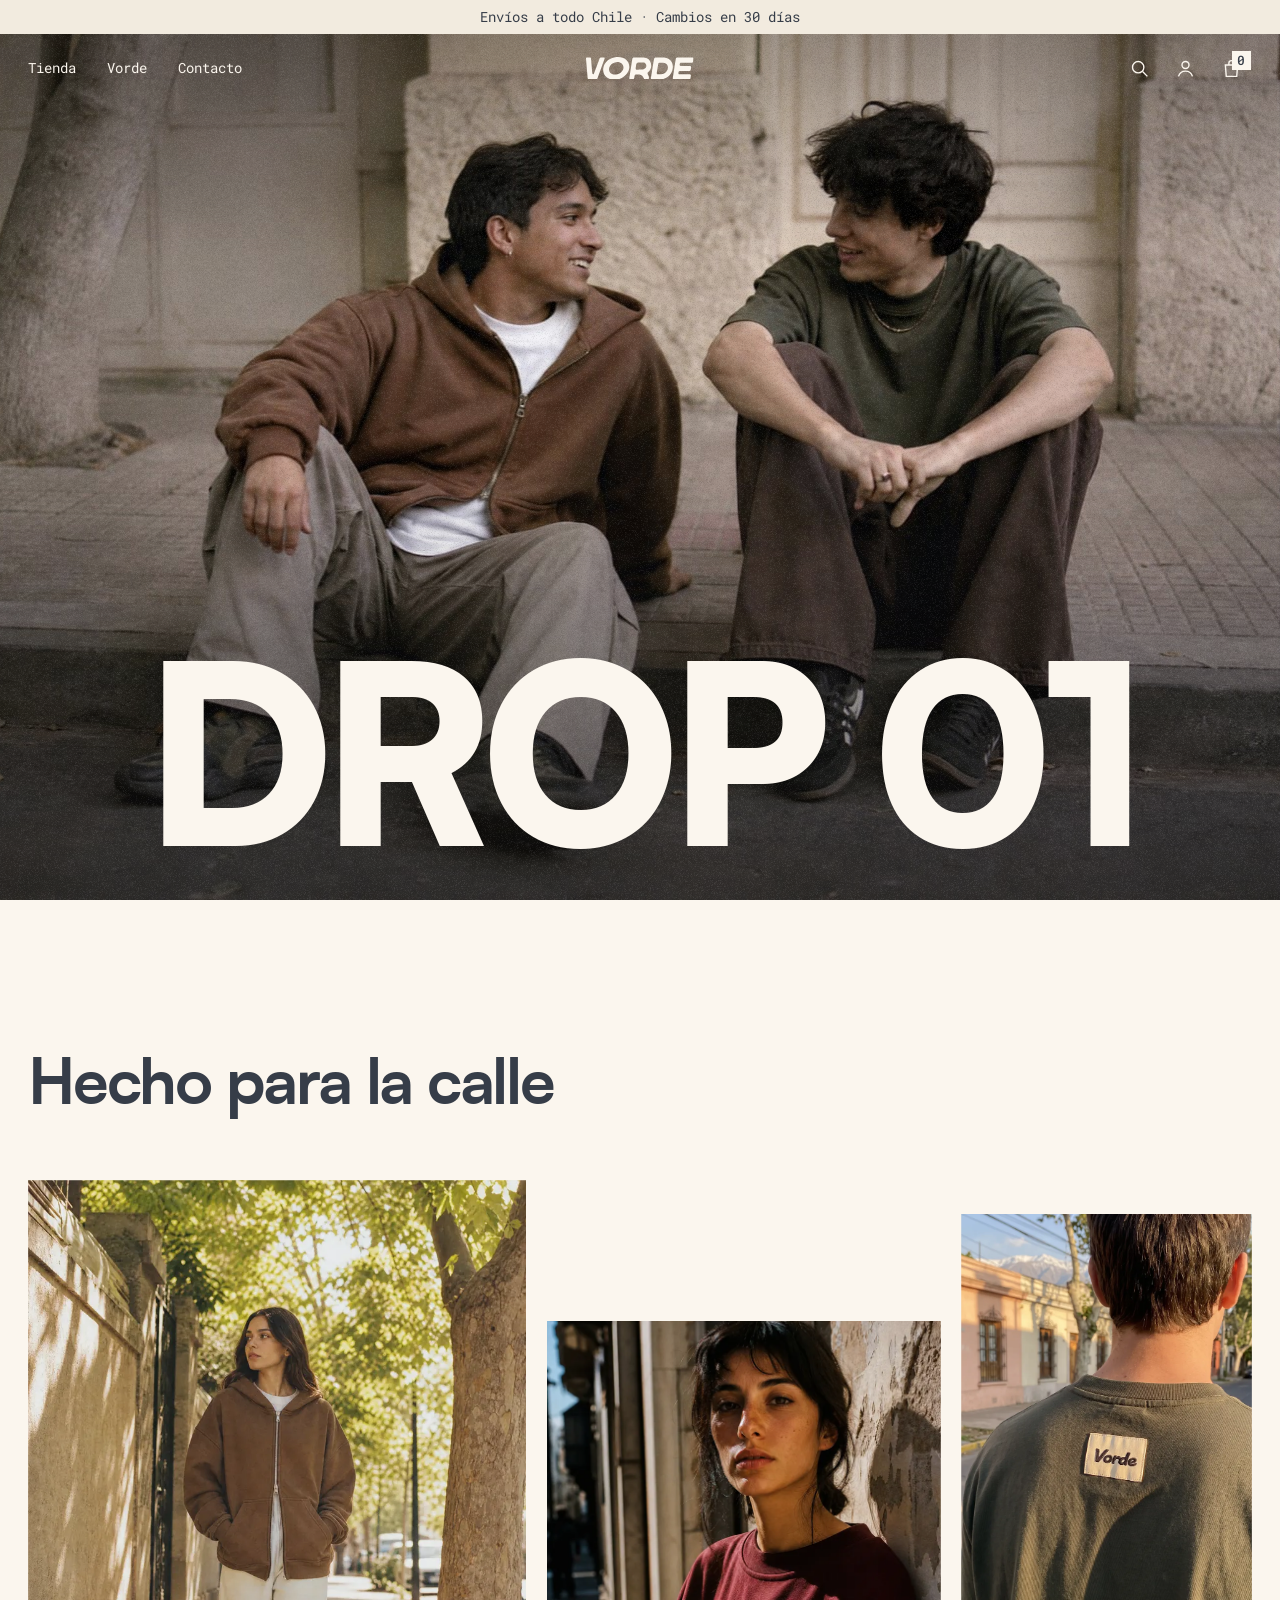
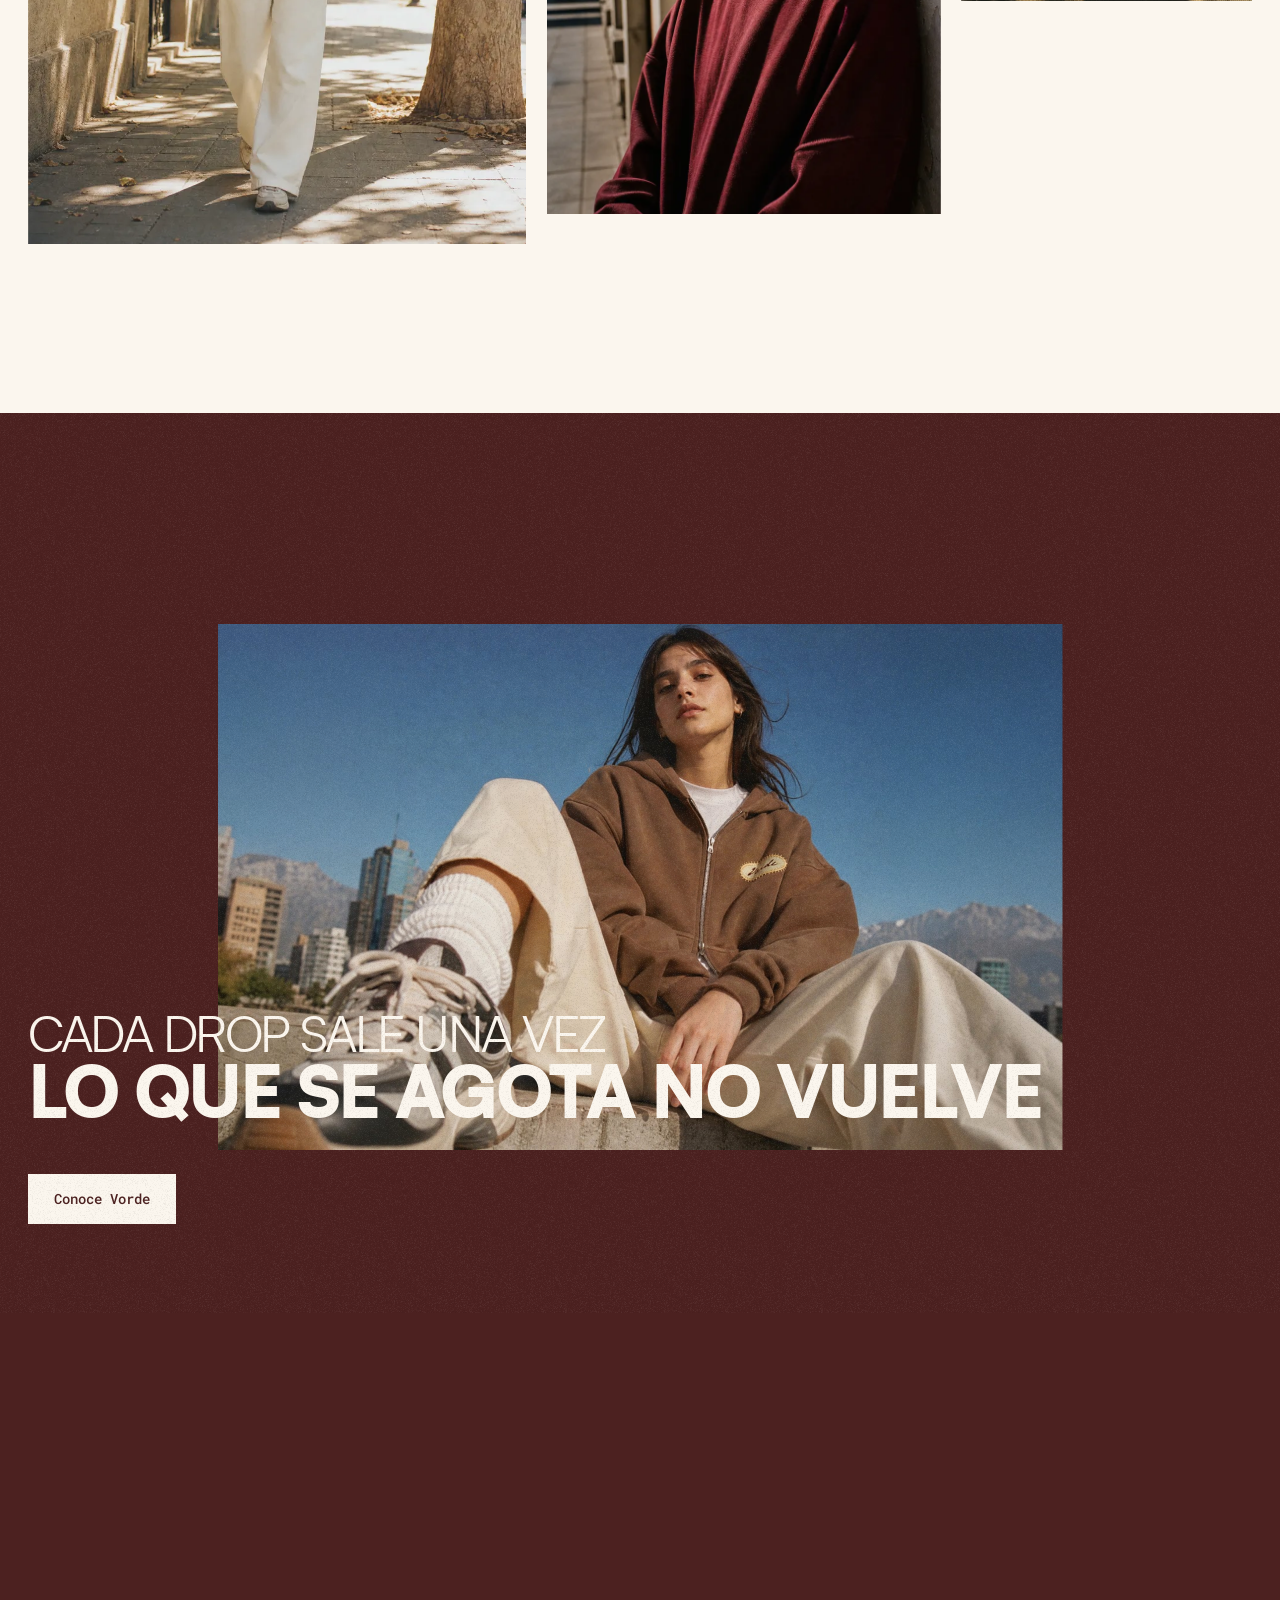
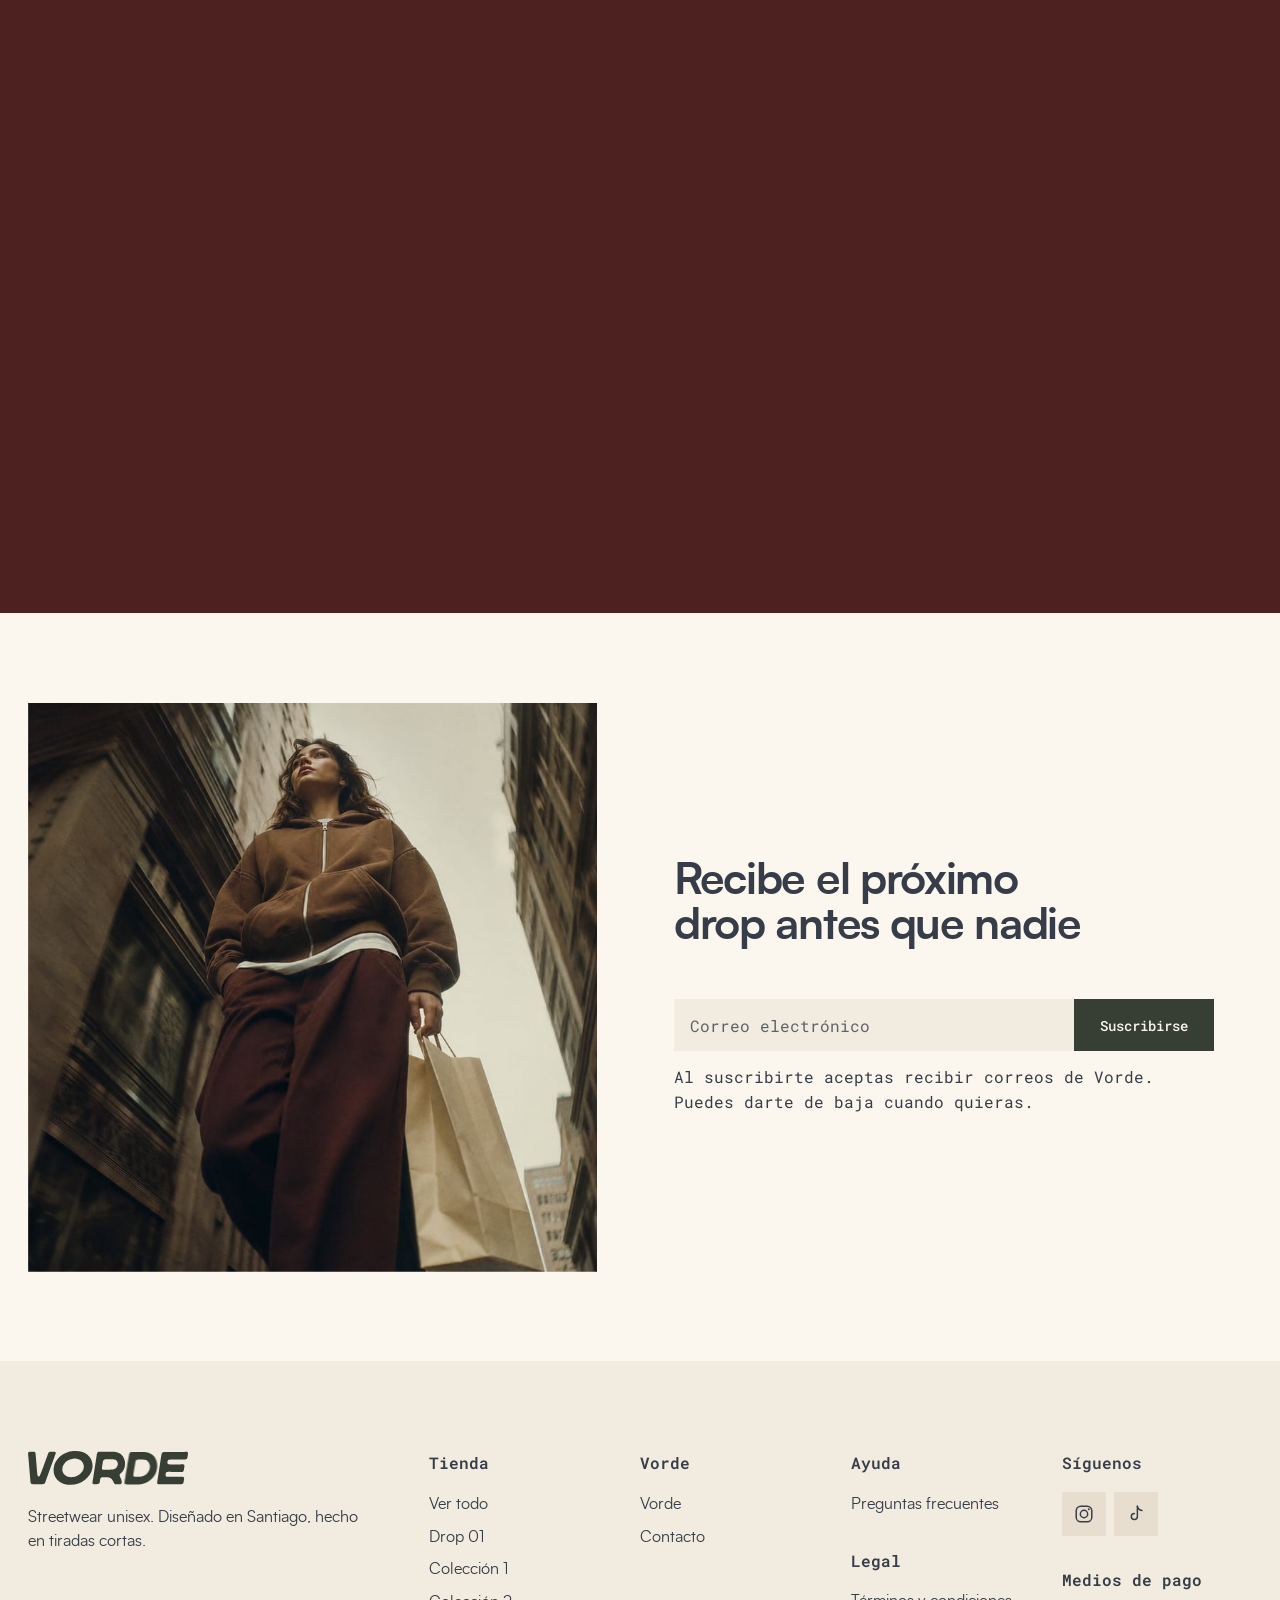
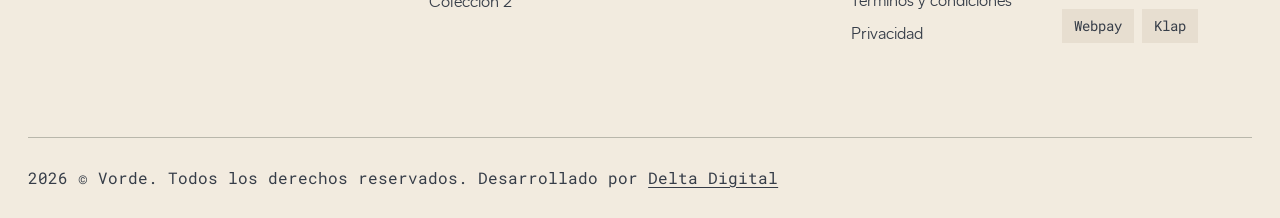
==== commit e8c52262: "Add files via upload" ====
--- a/index.html
+++ b/index.html
@@ -150,7 +150,10 @@
   <footer class="footer">
     <div class="container">
       <div class="footer__grid">
-        <p class="footer__about" data-reveal>Streetwear unisex. Diseñado en Santiago, hecho en tiradas cortas.</p>
+        <div class="footer__brand">
+          <svg class="footer__logo" viewBox="0 0 147.6 31.26" role="img" aria-label="Vorde" data-reveal="letters"><g fill="currentColor" fill-rule="evenodd"><path style="--i:0" d="M25.46,2.29c.74-1.97-1.68-1.58-3.13-1.58-1.93,0-3.03-.32-3.69,1.26-1.13,2.69-7.14,20.45-8.06,21.23-1.56,1.32-1.99-.96-2.11-2.19L6.96,2.98c-.19-2.14-.33-2.29-2.63-2.28-1.24,0-3.71-.42-4.24.71-.28.6.13,3.58.21,4.46l1.9,22.52c.18,2.1.56,2.24,2.69,2.24,1.56,0,8.78.17,9.66-.13,1.12-.38,1.37-1.84,1.82-3.08l3.89-10.73c1.79-4.76,3.41-9.63,5.2-14.4Z"/><path style="--i:1" d="M41.58,7.12c5.94-.89,10.6,3.36,9.8,8.42-.7,4.41-5.09,8-9.92,8.54-6.03.68-10.62-3.14-9.75-8.33.77-4.65,4.6-7.84,9.87-8.63h0ZM59.3,15.96C60.85,6.22,53.32-.78,41.95.07c-9.55.72-17.14,7.18-18.25,15.28-.95,6.97,2.69,12.98,9.49,15.01,12.42,3.71,24.57-4.71,26.11-14.4Z"/><path style="--i:2" d="M70.67,7.78c.92-.24,4.79-.09,6.06-.09,2.12,0,3.57.01,4.85,1.18,1.03.94,1.6,2.85,1.03,4.61-1.24,3.84-5.27,3.84-8.26,3.84-1.23,0-4.92.26-5.67-.31-.98-.75-.14-3.81.08-5.08.29-1.72.14-3.7,1.9-4.16h0ZM89.33,14.01c1.08-5.45-1.71-10.08-5.06-11.86-2.21-1.18-4.29-1.44-7.12-1.44-2.84,0-5.67,0-8.51,0-3.98,0-4.68-.62-5.3,3.25-1.17,7.28-2.22,14.98-3.46,22.09-.87,4.99-.55,4.57,3.18,4.58,4.05,0,2.69-1.47,3.63-4.91.37-1.34,1.22-1.56,2.78-1.56,3.8-.01,7.15-.3,9.07,3.66,1.4,2.88.59,2.85,5.72,2.82,1.66-.01,2.23-.48,2.21-2.12-.03-3.05-2.28-4.77-1.94-6.55.36-1.89,3.65-2.18,4.79-7.96Z"/><path style="--i:3" d="M100.65,7.97c.95-.33,6.26-.1,7.31.19,1.97.53,3.39,1.97,4.06,3.74,1.57,4.13-.79,8.38-4.22,10.54-1.99,1.25-3.84,1.35-6.5,1.36-3.73,0-4.55.54-3.93-3.4l1.69-10c.27-1.51.32-1.97,1.59-2.41h0ZM119.13,15.24c.6-4.56-1.28-9.05-3.63-11.13-3.24-2.87-6.37-3.27-11.83-3.28-2.51,0-5.03-.02-7.54,0-1.41,0-2,.31-2.48,1.33-.48,1.02-3.25,18.89-3.9,22.39-.18.99-.38,2.12-.55,3.18-.19,1.23-.47,2.35.52,2.84.78.39,13.31.23,14.77,0,4.28-.66,7.83-2.85,9.94-5.11,2.57-2.76,4.03-5.23,4.69-10.22Z"/><path style="--i:4" d="M147.54,2.96c.41-2.65-1.21-2.14-3.41-2.14h-17.16c-2.08,0-3.4,0-3.76,2-.82,4.61-1.51,9.94-2.28,14.71-.56,3.42-1.07,6.59-1.57,9.97-.34,2.34-.59,3.26,2.03,3.24h17.02c1.73,0,4.18.35,4.84-.92.21-.41.83-4.24.8-4.82-.1-1.8-3.11-1.21-4.52-1.21-1.67,0-10.56.11-11.42-.05-1.66-.31-1.43-2.91-.64-3.82.82-.94,3.54-.61,5.09-.61,1.91,0,3.81,0,5.72,0,1.61,0,4.18.36,5.08-.67.48-.55.88-3.84.96-4.68.2-2.16-2.24-1.6-4.09-1.6-1.91,0-3.81,0-5.72,0-1.24,0-4.64.27-5.4-.37-1.02-.85-.4-3.49.67-4,.88-.42,9.56-.19,11.29-.19,6.14,0,5.63.67,6.48-4.84Z"/></g></svg>
+          <p class="footer__about" data-reveal>Streetwear unisex. Diseñado en Santiago, hecho en tiradas cortas.</p>
+        </div>
         <div data-reveal style="--d:60ms">
           <h3 class="footer__h">Tienda</h3>
           <ul><li><a href="tienda.html">Ver todo</a></li><li><a href="tienda.html#drop-01">Drop 01</a></li><li><a href="tienda.html#coleccion-1">Colección 1</a></li><li><a href="tienda.html#coleccion-2">Colección 2</a></li></ul>
@@ -172,7 +175,7 @@
           <ul class="chips"><li><span class="chip">Webpay</span></li><li><span class="chip">Klap</span></li></ul>
         </div>
       </div>
-      <svg class="footer__logo" viewBox="0 0 147.6 31.26" role="img" aria-label="Vorde" data-reveal="letters"><g fill="currentColor" fill-rule="evenodd"><path style="--i:0" d="M25.46,2.29c.74-1.97-1.68-1.58-3.13-1.58-1.93,0-3.03-.32-3.69,1.26-1.13,2.69-7.14,20.45-8.06,21.23-1.56,1.32-1.99-.96-2.11-2.19L6.96,2.98c-.19-2.14-.33-2.29-2.63-2.28-1.24,0-3.71-.42-4.24.71-.28.6.13,3.58.21,4.46l1.9,22.52c.18,2.1.56,2.24,2.69,2.24,1.56,0,8.78.17,9.66-.13,1.12-.38,1.37-1.84,1.82-3.08l3.89-10.73c1.79-4.76,3.41-9.63,5.2-14.4Z"/><path style="--i:1" d="M41.58,7.12c5.94-.89,10.6,3.36,9.8,8.42-.7,4.41-5.09,8-9.92,8.54-6.03.68-10.62-3.14-9.75-8.33.77-4.65,4.6-7.84,9.87-8.63h0ZM59.3,15.96C60.85,6.22,53.32-.78,41.95.07c-9.55.72-17.14,7.18-18.25,15.28-.95,6.97,2.69,12.98,9.49,15.01,12.42,3.71,24.57-4.71,26.11-14.4Z"/><path style="--i:2" d="M70.67,7.78c.92-.24,4.79-.09,6.06-.09,2.12,0,3.57.01,4.85,1.18,1.03.94,1.6,2.85,1.03,4.61-1.24,3.84-5.27,3.84-8.26,3.84-1.23,0-4.92.26-5.67-.31-.98-.75-.14-3.81.08-5.08.29-1.72.14-3.7,1.9-4.16h0ZM89.33,14.01c1.08-5.45-1.71-10.08-5.06-11.86-2.21-1.18-4.29-1.44-7.12-1.44-2.84,0-5.67,0-8.51,0-3.98,0-4.68-.62-5.3,3.25-1.17,7.28-2.22,14.98-3.46,22.09-.87,4.99-.55,4.57,3.18,4.58,4.05,0,2.69-1.47,3.63-4.91.37-1.34,1.22-1.56,2.78-1.56,3.8-.01,7.15-.3,9.07,3.66,1.4,2.88.59,2.85,5.72,2.82,1.66-.01,2.23-.48,2.21-2.12-.03-3.05-2.28-4.77-1.94-6.55.36-1.89,3.65-2.18,4.79-7.96Z"/><path style="--i:3" d="M100.65,7.97c.95-.33,6.26-.1,7.31.19,1.97.53,3.39,1.97,4.06,3.74,1.57,4.13-.79,8.38-4.22,10.54-1.99,1.25-3.84,1.35-6.5,1.36-3.73,0-4.55.54-3.93-3.4l1.69-10c.27-1.51.32-1.97,1.59-2.41h0ZM119.13,15.24c.6-4.56-1.28-9.05-3.63-11.13-3.24-2.87-6.37-3.27-11.83-3.28-2.51,0-5.03-.02-7.54,0-1.41,0-2,.31-2.48,1.33-.48,1.02-3.25,18.89-3.9,22.39-.18.99-.38,2.12-.55,3.18-.19,1.23-.47,2.35.52,2.84.78.39,13.31.23,14.77,0,4.28-.66,7.83-2.85,9.94-5.11,2.57-2.76,4.03-5.23,4.69-10.22Z"/><path style="--i:4" d="M147.54,2.96c.41-2.65-1.21-2.14-3.41-2.14h-17.16c-2.08,0-3.4,0-3.76,2-.82,4.61-1.51,9.94-2.28,14.71-.56,3.42-1.07,6.59-1.57,9.97-.34,2.34-.59,3.26,2.03,3.24h17.02c1.73,0,4.18.35,4.84-.92.21-.41.83-4.24.8-4.82-.1-1.8-3.11-1.21-4.52-1.21-1.67,0-10.56.11-11.42-.05-1.66-.31-1.43-2.91-.64-3.82.82-.94,3.54-.61,5.09-.61,1.91,0,3.81,0,5.72,0,1.61,0,4.18.36,5.08-.67.48-.55.88-3.84.96-4.68.2-2.16-2.24-1.6-4.09-1.6-1.91,0-3.81,0-5.72,0-1.24,0-4.64.27-5.4-.37-1.02-.85-.4-3.49.67-4,.88-.42,9.56-.19,11.29-.19,6.14,0,5.63.67,6.48-4.84Z"/></g></svg>
+      <hr class="footer__rule">
       <p class="footer__legal">2026 © Vorde. Todos los derechos reservados. Desarrollado por <a href="https://deltadigital.cl" target="_blank" rel="noopener">Delta Digital</a></p>
     </div>
   </footer>
--- a/assets/css/styles.css
+++ b/assets/css/styles.css
@@ -1 +1 @@
-@font-face{font-family:Satoshi;src:url(../fonts/satoshi-regular.woff2) format("woff2");font-weight:400;font-display:swap}@font-face{font-family:Satoshi;src:url(../fonts/satoshi-medium.woff2) format("woff2");font-weight:500;font-display:swap}@font-face{font-family:Satoshi;src:url(../fonts/satoshi-bold.woff2) format("woff2");font-weight:700;font-display:swap}@font-face{font-family:Satoshi;src:url(../fonts/satoshi-black.woff2) format("woff2");font-weight:900;font-display:swap}:root{--crema: #FBF6EE;--tinta: #363D48;--tierra: #3F3024;--oliva: #373F35;--burdeo: #4C2120;--papel: #F2EBDF;--papel-2: #E7DED0;--etiqueta: #FFFDF8;--oliva-hover: #262C25;--suave: #5D626A;--f-display: "Satoshi", "Helvetica Neue", Arial, sans-serif;--f-mono: "Roboto Mono", ui-monospace, "SFMono-Regular", Menlo, Consolas, monospace;--fs-drop: min(19.5vw, 330px);--fs-h2: clamp(40px, 5vw, 76px);--fs-h3: clamp(28px, 3.4vw, 52px);--fs-body: 16px;--fs-small: 14px;--fs-micro: 16px;--m: clamp(16px, 2.2vw, 32px);--gutter: clamp(12px, 1.6vw, 24px);--section: clamp(104px, 12vw, 200px);--bar-h: 34px;--nav-h: 68px;--ease: cubic-bezier(.2, .7, .1, 1);--ease-io: cubic-bezier(.65, 0, .35, 1)}*,*:before,*:after{box-sizing:border-box}html{-webkit-text-size-adjust:100%}body{margin:0;background:var(--crema);color:var(--tinta);font-family:var(--f-display);font-size:var(--fs-body);line-height:1.55;-webkit-font-smoothing:antialiased;text-rendering:optimizeLegibility}img{display:block;max-width:100%;height:auto}a{color:inherit;text-decoration:none}h1,h2,h3,p,figure,dl,dd,ul{margin:0}ul{padding:0;list-style:none}button{font:inherit;color:inherit}::selection{background:var(--oliva);color:var(--crema)}:focus-visible{outline:2px solid currentColor;outline-offset:3px}html.lenis,html.lenis body{height:auto}.lenis.lenis-smooth{scroll-behavior:auto!important}.lenis.lenis-smooth [data-lenis-prevent]{overscroll-behavior:contain}.lenis.lenis-stopped{overflow:hidden}.sprite{position:absolute}.sr-only{position:absolute;width:1px;height:1px;overflow:hidden;clip:rect(0 0 0 0);white-space:nowrap}.skip{position:fixed;left:var(--m);top:8px;z-index:100;background:var(--oliva);color:var(--crema);font-family:var(--f-mono);font-size:var(--fs-small);padding:10px 14px;transform:translateY(-150%);transition:transform .2s var(--ease)}.skip:focus{transform:none}.container{padding-left:max(var(--m),env(safe-area-inset-left,0px));padding-right:max(var(--m),env(safe-area-inset-right,0px))}.grid{display:grid;grid-template-columns:repeat(12,minmax(0,1fr));column-gap:var(--gutter)}.h2{font-weight:700;font-size:var(--fs-h2);line-height:.98;letter-spacing:-.035em;text-wrap:balance}.h3{font-weight:700;font-size:var(--fs-h3);line-height:1.02;letter-spacing:-.03em;text-wrap:balance}.btn{display:inline-flex;align-items:center;justify-content:center;min-height:50px;padding:0 26px;border:0;cursor:pointer;font-family:var(--f-mono);font-weight:500;font-size:var(--fs-small);letter-spacing:0;transition:background-color .25s var(--ease),color .25s var(--ease),transform .15s var(--ease)}.btn:active{transform:translateY(1px)}.btn--oliva{background:var(--oliva);color:var(--crema)}.btn--oliva:hover{background:var(--oliva-hover)}.btn--crema{background:var(--crema);color:var(--burdeo)}.btn--crema:hover{background:var(--papel-2)}.top{position:fixed;inset:0 0 auto;z-index:50;padding-top:env(safe-area-inset-top,0px)}.announce{height:var(--bar-h);display:flex;align-items:center;justify-content:center;background:var(--papel);color:var(--tinta);font-family:var(--f-mono);font-size:var(--fs-small);line-height:1;padding-inline:var(--m);text-align:center}.nav{height:var(--nav-h);display:grid;grid-template-columns:1fr auto 1fr;align-items:center;padding-left:max(var(--m),env(safe-area-inset-left,0px));padding-right:max(var(--m),env(safe-area-inset-right,0px));color:var(--crema);background-color:transparent;transition:background-color .4s var(--ease),color .4s var(--ease)}.top.is-solid .nav{background-color:var(--crema);color:var(--tinta)}.nav__links{display:flex;gap:clamp(20px,2.4vw,36px);font-family:var(--f-mono);font-size:var(--fs-small)}.nav__links a{position:relative;padding-block:6px}.nav__links a:after{content:"";position:absolute;left:0;right:0;bottom:2px;height:1.5px;background:currentColor;transform:scaleX(0);transform-origin:left;transition:transform .35s var(--ease)}.nav__links a:hover:after,.nav__links a:focus-visible:after{transform:scaleX(1)}.nav__logo{position:relative;display:block;width:clamp(96px,8.4vw,128px)}.nav__logo .logo{display:block;width:100%;height:auto;aspect-ratio:147.6 / 31.26}.nav__icons{justify-self:end;display:flex;align-items:center;gap:6px}.icon-btn{display:inline-grid;place-items:center;width:40px;height:40px;background:none;border:0;padding:0;cursor:pointer;position:relative;transition:opacity .2s}.icon-btn:hover{opacity:.65}.icon-btn svg{width:21px;height:21px}.nav__count{position:absolute;top:3px;right:1px;min-width:19px;height:19px;padding:0 4px;display:grid;place-items:center;background:var(--crema);color:var(--tinta);font-family:var(--f-mono);font-size:13px;line-height:1;font-weight:500;transition:background-color .4s var(--ease),color .4s var(--ease)}.top.is-solid .nav__count{background:var(--tinta);color:var(--crema)}.nav__menu{display:none}.drawer{position:fixed;inset:0;z-index:60;background:var(--crema);color:var(--tinta);padding:calc(env(safe-area-inset-top,0px) + 96px) max(var(--m),env(safe-area-inset-right,0px)) 40px max(var(--m),env(safe-area-inset-left,0px))}.drawer nav{display:grid;gap:10px}.drawer nav a{font-weight:700;font-size:var(--fs-h2);line-height:1.05;letter-spacing:-.03em}.drawer__close{position:absolute;top:calc(env(safe-area-inset-top,0px) + var(--bar-h) + 14px);left:max(calc(var(--m) - 10px),env(safe-area-inset-left,0px))}.drawer:not([hidden]) nav a{animation:rise .6s var(--ease) both}.drawer:not([hidden]) nav a:nth-child(2){animation-delay:60ms}.drawer:not([hidden]) nav a:nth-child(3){animation-delay:.12s}.hero{--p: 0;position:sticky;top:0;z-index:0;height:100svh;min-height:560px;overflow:hidden;background:var(--tinta)}main>section:not(.hero),.footer{position:relative;z-index:1}.hero.is-covered{visibility:hidden}.hero.is-covered .hero__grain{animation-play-state:paused}.editorial,.news{background:var(--crema)}.hero__link{display:block;height:100%;color:var(--crema)}.hero__link:focus-visible{outline-offset:-6px}.hero__media{position:absolute;inset:0}.hero__media img,.hero__media video{width:100%;height:100%;object-fit:cover;object-position:50% 45%}.hero__media img{animation:settle 2.6s var(--ease) both;transition:transform 1.2s var(--ease)}.hero__link:hover .hero__media img{transform:scale(1.015)}.hero:before,.hero:after{content:"";position:absolute;left:0;right:0;z-index:1;pointer-events:none}.hero:before{top:0;height:28%;background:linear-gradient(to bottom,#1614126b,#16141200)}.hero:after{bottom:0;height:46%;background:linear-gradient(to top,#1614128c,#16141200)}.hero__title{opacity:calc(1 - var(--p) * 1.6);transform:translate3d(0,calc(var(--p) * -6vh),0);position:absolute;z-index:3;left:0;right:0;bottom:clamp(18px,2.6vw,40px);display:flex;justify-content:center;font-weight:900;font-size:var(--fs-drop);line-height:.76;letter-spacing:-.05em;white-space:nowrap}.hero__shade{position:absolute;inset:0;z-index:1;background:#161412;opacity:calc(var(--p) * .55);pointer-events:none}.hero__grain,.band__grain{position:absolute;inset:-64px;z-index:2;pointer-events:none;opacity:var(--grain, .12);background:url(../img/grano.png) 0 0 / 256px 256px repeat;will-change:transform;contain:strict;animation:grain .9s steps(6) infinite}.hero__grain{--grain: .096}.band__grain{z-index:4;--grain: .072}.band:not(.is-visible) .band__grain{animation-play-state:paused}@keyframes grain{0%{transform:translateZ(0)}17%{transform:translate3d(-36px,24px,0)}33%{transform:translate3d(28px,-44px,0)}50%{transform:translate3d(-52px,-18px,0)}67%{transform:translate3d(44px,36px,0)}83%{transform:translate3d(-18px,52px,0)}to{transform:translateZ(0)}}.hero__title span{display:inline-block;animation:rise 1.1s var(--ease) both;animation-delay:calc(var(--i, 0) * 70ms + .35s)}.hero__title .sp{width:.22em;animation:none}.editorial{padding-block:var(--section) calc(var(--section) * 1.1)}.editorial__title{grid-column:1 / 9;margin-bottom:clamp(40px,5vw,80px)}.ed{overflow:hidden;background:var(--papel)}.ed img{width:100%;height:100%;object-fit:cover;transition:transform 1.2s var(--ease)}.ed:hover img{transform:scale(1.03)}.ed--1{grid-column:1 / 6;aspect-ratio:3 / 4}.ed--2{grid-column:6 / 10;aspect-ratio:4 / 5;margin-top:clamp(80px,11vw,180px)}.ed--3{grid-column:10 / 13;aspect-ratio:3 / 4;margin-top:clamp(20px,2.6vw,44px)}.band{--s: 1;--o: 1;--v: 1;background:var(--burdeo);color:var(--crema);height:100svh;min-height:600px}html.js .band{height:300svh}html.js .band+.news{margin-top:-100svh}.band__sticky{position:sticky;top:0;height:100svh;min-height:600px;overflow:hidden;display:flex;align-items:flex-start}.band__media,.band__cut{position:absolute;inset:calc(var(--bar-h) + var(--nav-h) + env(safe-area-inset-top,0px)) 0 0 0;transform-origin:50% 45%;transform:scale(var(--s));opacity:var(--o);will-change:transform,opacity}.band__media img,.band__cut img{width:100%;height:100%;object-fit:cover;object-position:50% 0%}.band__cut{z-index:3;pointer-events:none}.band__sticky:after{display:none;content:"";position:absolute;inset:auto 0 0;z-index:1;height:60%;pointer-events:none;opacity:var(--v);background:linear-gradient(to top,#1614129e,#16141200)}.band__copy{position:relative;z-index:2;width:100%;padding-top:calc(var(--bar-h) + var(--nav-h) + 3.4vw)}.band__title{font-weight:900;font-size:5.2vw;line-height:.92;letter-spacing:-.035em;text-transform:uppercase}.band__title span{display:block}.band__title span:first-child{font-weight:400}.band__title span:first-child{font-size:min(45px,5.2vw)}.band__title span:first-child{display:inline;white-space:nowrap}.band__title{padding-top:calc(5.2vw * .92)}.band .btn{margin-top:3vw}.news__wrap{display:grid;grid-template-columns:minmax(0,5fr) minmax(0,6fr);align-items:center;padding-block:clamp(56px,7vw,120px);padding-left:max(var(--m),env(safe-area-inset-left,0px))}.news__media{overflow:hidden;background:var(--papel);aspect-ratio:1 / 1}.news__media img{width:100%;height:100%;object-fit:cover;object-position:50% 50%}.news__body{display:flex;flex-direction:column;justify-content:center;padding-block:32px;padding-left:clamp(32px,6vw,112px);padding-right:max(var(--m),env(safe-area-inset-right,0px))}.news__title{max-width:15ch}.news__form{margin-top:clamp(32px,4vw,56px);max-width:540px}.field{display:flex;gap:0}.field input{flex:1;min-width:0;height:52px;border:0;border-radius:0;padding:0 16px;background:var(--papel);color:var(--tinta);font-family:var(--f-mono);font-size:var(--fs-body);transition:background-color .25s var(--ease)}.field input::placeholder{color:var(--suave);opacity:1}.field input:hover{background:var(--papel-2)}.field input:focus-visible{outline:2px solid var(--oliva);outline-offset:0;background:var(--etiqueta)}.field .btn{min-height:52px}.news__legal{margin-top:14px;font-family:var(--f-mono);font-size:var(--fs-micro);line-height:1.55;color:var(--tinta);max-width:52ch}.footer{--footer-gap: clamp(64px, 7vw, 112px);background:var(--papel);padding-top:var(--footer-gap);padding-bottom:calc(28px + env(safe-area-inset-bottom,0px))}.footer__grid{display:grid;grid-template-columns:minmax(0,4fr) repeat(4,minmax(0,2fr));gap:40px var(--gutter)}.footer__about{max-width:30ch;font-size:var(--fs-body);line-height:1.5}.footer__h{font-family:var(--f-mono);font-weight:600;font-size:var(--fs-body);color:var(--tinta);margin-bottom:16px}.footer__h--gap{margin-top:32px}.footer ul{display:grid;gap:8px;font-size:var(--fs-body)}.footer ul a{transition:color .2s}.footer ul a:hover{color:var(--oliva);text-decoration:underline;text-underline-offset:4px}.footer .chips,.footer .social{display:flex;gap:8px}.social__link{display:inline-grid;place-items:center;width:44px;height:44px;background:var(--papel-2);transition:background-color .2s,color .2s}.social__link svg{width:22px;height:22px}.footer .social__link:hover,.footer .social__link:focus-visible{background:var(--oliva);color:var(--crema)}.chip{display:inline-flex;align-items:center;min-height:34px;padding:0 12px;background:var(--papel-2);font-family:var(--f-mono);font-size:var(--fs-small)}a.chip{transition:background-color .2s,color .2s}.footer a.chip:hover{background:var(--oliva);color:var(--crema);text-decoration:none}.footer__logo{display:block;width:100%;height:auto;aspect-ratio:147.6 / 31.26;color:var(--tinta);margin-top:var(--footer-gap)}.footer__legal{margin-top:28px;font-family:var(--f-mono);font-size:var(--fs-micro);color:var(--tinta)}.footer__legal a{text-decoration:underline;text-underline-offset:3px;transition:color .2s}.footer__legal a:hover{color:var(--oliva)}@keyframes rise{0%{opacity:0;transform:translateY(32%)}to{opacity:1;transform:none}}@keyframes settle{0%{transform:scale(1.08)}to{transform:scale(1)}}html.js [data-reveal]{transition:opacity .8s var(--ease),transform .8s var(--ease),clip-path .9s var(--ease);transition-delay:var(--d, 0ms)}html.js [data-reveal]:not(.is-in){opacity:0;transform:translateY(26px)}html.js [data-reveal=clip]:not(.is-in){opacity:1;transform:none;clip-path:inset(100% 0 0 0)}html.js [data-reveal=clip].is-in{clip-path:inset(0 0 0 0)}html.js [data-reveal=clip] img{transition:transform 1.6s var(--ease)}html.js [data-reveal=clip]:not(.is-in) img{transform:scale(1.12)}html.js [data-reveal=letters]:not(.is-in){opacity:1;transform:none}.footer__logo path{transform-box:fill-box}html.js .footer__logo:not(.is-in) path{opacity:0}html.js .footer__logo.is-in path{animation:rise 1.1s var(--ease) both;animation-delay:calc(var(--i, 0) * 70ms + .1s)}@media (prefers-reduced-motion: reduce){*,*:before,*:after{animation-duration:.01ms!important;animation-delay:0ms!important;transition-duration:.01ms!important;transition-delay:0ms!important}html.js [data-reveal]:not(.is-in){opacity:1;transform:none;clip-path:none}html.js .footer__logo:not(.is-in) path{opacity:1}.hero__title{transform:none}.hero__grain,.band__grain{animation:none}html.js .band{height:100svh}html.js .band+.news{margin-top:0}}@media (max-width: 900px){.footer__grid{grid-template-columns:repeat(2,minmax(0,1fr))}.footer__about{grid-column:1 / -1}}@media (max-width: 700px){:root{--nav-h: 58px;--bar-h: 32px}.nav{grid-template-columns:1fr auto 1fr}.nav__menu{display:inline-grid;margin-left:-10px}.nav__links,.nav__account{display:none}.nav__logo{width:92px}.nav__icons{margin-right:-8px;gap:0}.hero__title{font-size:21vw;bottom:22px}.hero__media img{object-position:50% 50%}.editorial__title{grid-column:1 / -1;margin-bottom:40px}.ed--1,.ed--2,.ed--3{grid-column:1 / -1;margin-top:0}.ed--1{width:72%}.ed--2{width:84%;justify-self:end;margin-top:56px}.ed--3{width:58%;margin-top:56px}.news__wrap{grid-template-columns:1fr;min-height:0;padding-right:max(var(--m),env(safe-area-inset-right,0px))}.news__media{aspect-ratio:4 / 3}.news__body{padding:48px 0 16px}.field{flex-direction:column;gap:8px}.field input{flex:none}.field .btn{width:100%}}@media (max-aspect-ratio: 3/2){.band__sticky{align-items:flex-end}.band__sticky:after{display:block}.band__cut{display:none}.band__copy{padding-top:0;padding-bottom:clamp(48px,7vw,104px)}.band__title{font-size:min(9.6vw,72px)}.band__title span{display:inline}.band__title{padding-top:0}.band__title span:first-child{font-size:.7em;white-space:nowrap}.band__title span:nth-child(2):before{content:"\a";white-space:pre}.band .btn{margin-top:clamp(28px,4vw,44px)}.band__media{transform-origin:50% 40%}}
+@font-face{font-family:Satoshi;src:url(../fonts/satoshi-regular.woff2) format("woff2");font-weight:400;font-display:swap}@font-face{font-family:Satoshi;src:url(../fonts/satoshi-medium.woff2) format("woff2");font-weight:500;font-display:swap}@font-face{font-family:Satoshi;src:url(../fonts/satoshi-bold.woff2) format("woff2");font-weight:700;font-display:swap}@font-face{font-family:Satoshi;src:url(../fonts/satoshi-black.woff2) format("woff2");font-weight:900;font-display:swap}:root{--crema: #FBF6EE;--tinta: #363D48;--tierra: #3F3024;--oliva: #373F35;--burdeo: #4C2120;--papel: #F2EBDF;--papel-2: #E7DED0;--etiqueta: #FFFDF8;--oliva-hover: #262C25;--suave: #5D626A;--f-display: "Satoshi", "Helvetica Neue", Arial, sans-serif;--f-mono: "Roboto Mono", ui-monospace, "SFMono-Regular", Menlo, Consolas, monospace;--fs-drop: min(19.5vw, 330px);--fs-h2: clamp(40px, 5vw, 76px);--fs-h3: clamp(28px, 3.4vw, 52px);--fs-body: 16px;--fs-small: 14px;--fs-micro: 16px;--m: clamp(16px, 2.2vw, 32px);--gutter: clamp(12px, 1.6vw, 24px);--section: clamp(104px, 12vw, 200px);--bar-h: 34px;--nav-h: 68px;--ease: cubic-bezier(.2, .7, .1, 1);--ease-io: cubic-bezier(.65, 0, .35, 1)}*,*:before,*:after{box-sizing:border-box}html{-webkit-text-size-adjust:100%}body{margin:0;background:var(--crema);color:var(--tinta);font-family:var(--f-display);font-size:var(--fs-body);line-height:1.55;-webkit-font-smoothing:antialiased;text-rendering:optimizeLegibility}img{display:block;max-width:100%;height:auto}a{color:inherit;text-decoration:none}h1,h2,h3,p,figure,dl,dd,ul{margin:0}ul{padding:0;list-style:none}button{font:inherit;color:inherit}::selection{background:var(--oliva);color:var(--crema)}:focus-visible{outline:2px solid currentColor;outline-offset:3px}html.lenis,html.lenis body{height:auto}.lenis.lenis-smooth{scroll-behavior:auto!important}.lenis.lenis-smooth [data-lenis-prevent]{overscroll-behavior:contain}.lenis.lenis-stopped{overflow:hidden}.sprite{position:absolute}.sr-only{position:absolute;width:1px;height:1px;overflow:hidden;clip:rect(0 0 0 0);white-space:nowrap}.skip{position:fixed;left:var(--m);top:8px;z-index:100;background:var(--oliva);color:var(--crema);font-family:var(--f-mono);font-size:var(--fs-small);padding:10px 14px;transform:translateY(-150%);transition:transform .2s var(--ease)}.skip:focus{transform:none}.container{padding-left:max(var(--m),env(safe-area-inset-left,0px));padding-right:max(var(--m),env(safe-area-inset-right,0px))}.grid{display:grid;grid-template-columns:repeat(12,minmax(0,1fr));column-gap:var(--gutter)}.h2{font-weight:700;font-size:var(--fs-h2);line-height:.98;letter-spacing:-.035em;text-wrap:balance}.h3{font-weight:700;font-size:var(--fs-h3);line-height:1.02;letter-spacing:-.03em;text-wrap:balance}.btn{display:inline-flex;align-items:center;justify-content:center;min-height:50px;padding:0 26px;border:0;cursor:pointer;font-family:var(--f-mono);font-weight:500;font-size:var(--fs-small);letter-spacing:0;transition:background-color .25s var(--ease),color .25s var(--ease),transform .15s var(--ease)}.btn:active{transform:translateY(1px)}.btn--oliva{background:var(--oliva);color:var(--crema)}.btn--oliva:hover{background:var(--oliva-hover)}.btn--crema{background:var(--crema);color:var(--burdeo)}.btn--crema:hover{background:var(--papel-2)}.top{position:fixed;inset:0 0 auto;z-index:50;padding-top:env(safe-area-inset-top,0px)}.announce{height:var(--bar-h);display:flex;align-items:center;justify-content:center;background:var(--papel);color:var(--tinta);font-family:var(--f-mono);font-size:var(--fs-small);line-height:1;padding-inline:var(--m);text-align:center}.nav{height:var(--nav-h);display:grid;grid-template-columns:1fr auto 1fr;align-items:center;padding-left:max(var(--m),env(safe-area-inset-left,0px));padding-right:max(var(--m),env(safe-area-inset-right,0px));color:var(--crema);background-color:transparent;transition:background-color .4s var(--ease),color .4s var(--ease)}.top.is-solid .nav{background-color:var(--crema);color:var(--tinta)}.nav__links{display:flex;gap:clamp(20px,2.4vw,36px);font-family:var(--f-mono);font-size:var(--fs-small)}.nav__links a{position:relative;padding-block:6px}.nav__links a:after{content:"";position:absolute;left:0;right:0;bottom:2px;height:1.5px;background:currentColor;transform:scaleX(0);transform-origin:left;transition:transform .35s var(--ease)}.nav__links a:hover:after,.nav__links a:focus-visible:after{transform:scaleX(1)}.nav__logo{position:relative;display:block;width:clamp(96px,8.4vw,128px)}.nav__logo .logo{display:block;width:100%;height:auto;aspect-ratio:147.6 / 31.26}.nav__icons{justify-self:end;display:flex;align-items:center;gap:6px}.icon-btn{display:inline-grid;place-items:center;width:40px;height:40px;background:none;border:0;padding:0;cursor:pointer;position:relative;transition:opacity .2s}.icon-btn:hover{opacity:.65}.icon-btn svg{width:21px;height:21px}.nav__count{position:absolute;top:3px;right:1px;min-width:19px;height:19px;padding:0 4px;display:grid;place-items:center;background:var(--crema);color:var(--tinta);font-family:var(--f-mono);font-size:13px;line-height:1;font-weight:500;transition:background-color .4s var(--ease),color .4s var(--ease)}.top.is-solid .nav__count{background:var(--tinta);color:var(--crema)}.nav__menu{display:none}.drawer{position:fixed;inset:0;z-index:60;background:var(--crema);color:var(--tinta);padding:calc(env(safe-area-inset-top,0px) + 96px) max(var(--m),env(safe-area-inset-right,0px)) 40px max(var(--m),env(safe-area-inset-left,0px))}.drawer nav{display:grid;gap:10px}.drawer nav a{font-weight:700;font-size:var(--fs-h2);line-height:1.05;letter-spacing:-.03em}.drawer__close{position:absolute;top:calc(env(safe-area-inset-top,0px) + var(--bar-h) + 14px);left:max(calc(var(--m) - 10px),env(safe-area-inset-left,0px))}.drawer:not([hidden]) nav a{animation:rise .6s var(--ease) both}.drawer:not([hidden]) nav a:nth-child(2){animation-delay:60ms}.drawer:not([hidden]) nav a:nth-child(3){animation-delay:.12s}.hero{--p: 0;position:sticky;top:0;z-index:0;height:100svh;min-height:560px;overflow:hidden;background:var(--tinta)}main>section:not(.hero),.footer{position:relative;z-index:1}.hero.is-covered{visibility:hidden}.hero.is-covered .hero__grain{animation-play-state:paused}.editorial,.news{background:var(--crema)}.hero__link{display:block;height:100%;color:var(--crema)}.hero__link:focus-visible{outline-offset:-6px}.hero__media{position:absolute;inset:0}.hero__media img,.hero__media video{width:100%;height:100%;object-fit:cover;object-position:50% 45%}.hero__media img{animation:settle 2.6s var(--ease) both;transition:transform 1.2s var(--ease)}.hero__link:hover .hero__media img{transform:scale(1.015)}.hero:before,.hero:after{content:"";position:absolute;left:0;right:0;z-index:1;pointer-events:none}.hero:before{top:0;height:28%;background:linear-gradient(to bottom,#1614126b,#16141200)}.hero:after{bottom:0;height:46%;background:linear-gradient(to top,#1614128c,#16141200)}.hero__title{opacity:calc(1 - var(--p) * 1.6);transform:translate3d(0,calc(var(--p) * -6vh),0);position:absolute;z-index:3;left:0;right:0;bottom:clamp(18px,2.6vw,40px);display:flex;justify-content:center;font-weight:900;font-size:var(--fs-drop);line-height:.76;letter-spacing:-.05em;white-space:nowrap}.hero__shade{position:absolute;inset:0;z-index:1;background:#161412;opacity:calc(var(--p) * .55);pointer-events:none}.hero__grain,.band__grain{position:absolute;inset:-64px;z-index:2;pointer-events:none;opacity:var(--grain, .12);background:url(../img/grano.png) 0 0 / 256px 256px repeat;will-change:transform;contain:strict;animation:grain .9s steps(6) infinite}.hero__grain{--grain: .096}.band__grain{z-index:4;--grain: .072}.band:not(.is-visible) .band__grain{animation-play-state:paused}@keyframes grain{0%{transform:translateZ(0)}17%{transform:translate3d(-36px,24px,0)}33%{transform:translate3d(28px,-44px,0)}50%{transform:translate3d(-52px,-18px,0)}67%{transform:translate3d(44px,36px,0)}83%{transform:translate3d(-18px,52px,0)}to{transform:translateZ(0)}}.hero__title span{display:inline-block;animation:rise 1.1s var(--ease) both;animation-delay:calc(var(--i, 0) * 70ms + .35s)}.hero__title .sp{width:.22em;animation:none}.editorial{padding-block:var(--section) calc(var(--section) * 1.1)}.editorial__title{grid-column:1 / 9;margin-bottom:clamp(40px,5vw,80px)}.ed{overflow:hidden;background:var(--papel)}.ed img{width:100%;height:100%;object-fit:cover;transition:transform 1.2s var(--ease)}.ed:hover img{transform:scale(1.03)}.ed--1{grid-column:1 / 6;aspect-ratio:3 / 4}.ed--2{grid-column:6 / 10;aspect-ratio:4 / 5;margin-top:clamp(80px,11vw,180px)}.ed--3{grid-column:10 / 13;aspect-ratio:3 / 4;margin-top:clamp(20px,2.6vw,44px)}.band{--s: 1;--o: 1;--v: 1;background:var(--burdeo);color:var(--crema);height:100svh;min-height:600px}html.js .band{height:300svh}html.js .band+.news{margin-top:-100svh}.band__sticky{position:sticky;top:0;height:100svh;min-height:600px;overflow:hidden;display:flex;align-items:flex-start}.band__media,.band__cut{position:absolute;inset:calc(var(--bar-h) + var(--nav-h) + env(safe-area-inset-top,0px)) 0 0 0;transform-origin:50% 45%;transform:scale(var(--s));opacity:var(--o);will-change:transform,opacity}.band__media img,.band__cut img{width:100%;height:100%;object-fit:cover;object-position:50% 0%}.band__cut{z-index:3;pointer-events:none}.band__sticky:after{display:none;content:"";position:absolute;inset:auto 0 0;z-index:1;height:60%;pointer-events:none;opacity:var(--v);background:linear-gradient(to top,#1614129e,#16141200)}.band__copy{position:relative;z-index:2;width:100%;padding-top:calc(var(--bar-h) + var(--nav-h) + 3.4vw)}.band__title{font-weight:900;font-size:5.2vw;line-height:.92;letter-spacing:-.035em;text-transform:uppercase}.band__title span{display:block}.band__title span:first-child{font-weight:400}.band__title span:first-child{font-size:min(45px,5.2vw)}.band__title span:first-child{display:inline;white-space:nowrap}.band__title{padding-top:calc(5.2vw * .92)}.band .btn{margin-top:3vw}.news__wrap{display:grid;grid-template-columns:minmax(0,5fr) minmax(0,6fr);align-items:center;padding-block:clamp(56px,7vw,120px);padding-left:max(var(--m),env(safe-area-inset-left,0px))}.news__media{overflow:hidden;background:var(--papel);aspect-ratio:1 / 1}.news__media img{width:100%;height:100%;object-fit:cover;object-position:50% 50%}.news__body{display:flex;flex-direction:column;justify-content:center;padding-block:32px;padding-left:clamp(32px,6vw,112px);padding-right:max(var(--m),env(safe-area-inset-right,0px))}.news__title{max-width:15ch}.news__form{margin-top:clamp(32px,4vw,56px);max-width:540px}.field{display:flex;gap:0}.field input{flex:1;min-width:0;height:52px;border:0;border-radius:0;padding:0 16px;background:var(--papel);color:var(--tinta);font-family:var(--f-mono);font-size:var(--fs-body);transition:background-color .25s var(--ease)}.field input::placeholder{color:var(--suave);opacity:1}.field input:hover{background:var(--papel-2)}.field input:focus-visible{outline:2px solid var(--oliva);outline-offset:0;background:var(--etiqueta)}.field .btn{min-height:52px}.news__legal{margin-top:14px;font-family:var(--f-mono);font-size:var(--fs-micro);line-height:1.55;color:var(--tinta);max-width:52ch}.footer{--footer-gap: clamp(64px, 7vw, 112px);background:var(--papel);padding-top:var(--footer-gap);padding-bottom:calc(28px + env(safe-area-inset-bottom,0px))}.footer__grid{display:grid;grid-template-columns:minmax(0,4fr) repeat(4,minmax(0,2fr));gap:40px var(--gutter)}.footer__about{max-width:30ch;font-size:var(--fs-body);line-height:1.5}.footer__h{font-family:var(--f-mono);font-weight:600;font-size:var(--fs-body);color:var(--tinta);margin-bottom:16px}.footer__h--gap{margin-top:32px}.footer ul{display:grid;gap:8px;font-size:var(--fs-body)}.footer ul a{transition:color .2s}.footer ul a:hover{color:var(--oliva);text-decoration:underline;text-underline-offset:4px}.footer .chips,.footer .social{display:flex;gap:8px}.social__link{display:inline-grid;place-items:center;width:44px;height:44px;background:var(--papel-2);transition:background-color .2s,color .2s}.social__link svg{width:22px;height:22px}.footer .social__link:hover,.footer .social__link:focus-visible{background:var(--oliva);color:var(--crema)}.chip{display:inline-flex;align-items:center;min-height:34px;padding:0 12px;background:var(--papel-2);font-family:var(--f-mono);font-size:var(--fs-small)}a.chip{transition:background-color .2s,color .2s}.footer a.chip:hover{background:var(--oliva);color:var(--crema);text-decoration:none}.footer__logo{display:block;width:clamp(120px,12.5vw,180px);height:auto;aspect-ratio:147.6 / 31.26;color:var(--oliva);margin-bottom:20px}.footer__rule{border:0;height:1px;margin:var(--footer-gap) 0 0;background:var(--oliva);opacity:.3}.footer__legal{margin-top:28px;font-family:var(--f-mono);font-size:var(--fs-micro);color:var(--tinta)}.footer__legal a{text-decoration:underline;text-underline-offset:3px;transition:color .2s}.footer__legal a:hover{color:var(--oliva)}@keyframes rise{0%{opacity:0;transform:translateY(32%)}to{opacity:1;transform:none}}@keyframes settle{0%{transform:scale(1.08)}to{transform:scale(1)}}html.js [data-reveal]{transition:opacity .8s var(--ease),transform .8s var(--ease),clip-path .9s var(--ease);transition-delay:var(--d, 0ms)}html.js [data-reveal]:not(.is-in){opacity:0;transform:translateY(26px)}html.js [data-reveal=clip]:not(.is-in){opacity:1;transform:none;clip-path:inset(100% 0 0 0)}html.js [data-reveal=clip].is-in{clip-path:inset(0 0 0 0)}html.js [data-reveal=clip] img{transition:transform 1.6s var(--ease)}html.js [data-reveal=clip]:not(.is-in) img{transform:scale(1.12)}html.js [data-reveal=letters]:not(.is-in){opacity:1;transform:none}.footer__logo path{transform-box:fill-box}html.js .footer__logo:not(.is-in) path{opacity:0}html.js .footer__logo.is-in path{animation:rise 1.1s var(--ease) both;animation-delay:calc(var(--i, 0) * 70ms + .1s)}@media (prefers-reduced-motion: reduce){*,*:before,*:after{animation-duration:.01ms!important;animation-delay:0ms!important;transition-duration:.01ms!important;transition-delay:0ms!important}html.js [data-reveal]:not(.is-in){opacity:1;transform:none;clip-path:none}html.js .footer__logo:not(.is-in) path{opacity:1}.hero__title{transform:none}.hero__grain,.band__grain{animation:none}html.js .band{height:100svh}html.js .band+.news{margin-top:0}}@media (max-width: 900px){.footer__grid{grid-template-columns:repeat(2,minmax(0,1fr))}.footer__brand{grid-column:1 / -1}}@media (max-width: 700px){:root{--nav-h: 58px;--bar-h: 32px}.nav{grid-template-columns:1fr auto 1fr}.nav__menu{display:inline-grid;margin-left:-10px}.nav__links,.nav__account{display:none}.nav__logo{width:92px}.nav__icons{margin-right:-8px;gap:0}.hero__title{font-size:21vw;bottom:22px}.hero__media img{object-position:50% 50%}.editorial__title{grid-column:1 / -1;margin-bottom:40px}.ed--1,.ed--2,.ed--3{grid-column:1 / -1;margin-top:0}.ed--1{width:72%}.ed--2{width:84%;justify-self:end;margin-top:56px}.ed--3{width:58%;margin-top:56px}.news__wrap{grid-template-columns:1fr;min-height:0;padding-right:max(var(--m),env(safe-area-inset-right,0px))}.news__media{aspect-ratio:4 / 3}.news__body{padding:48px 0 16px}.field{flex-direction:column;gap:8px}.field input{flex:none}.field .btn{width:100%}}@media (max-aspect-ratio: 3/2){.band__sticky{align-items:flex-end}.band__sticky:after{display:block}.band__cut{display:none}.band__copy{padding-top:0;padding-bottom:clamp(48px,7vw,104px)}.band__title{font-size:min(9.6vw,72px)}.band__title span{display:inline}.band__title{padding-top:0}.band__title span:first-child{font-size:.7em;white-space:nowrap}.band__title span:nth-child(2):before{content:"\a";white-space:pre}.band .btn{margin-top:clamp(28px,4vw,44px)}.band__media{transform-origin:50% 40%}}
